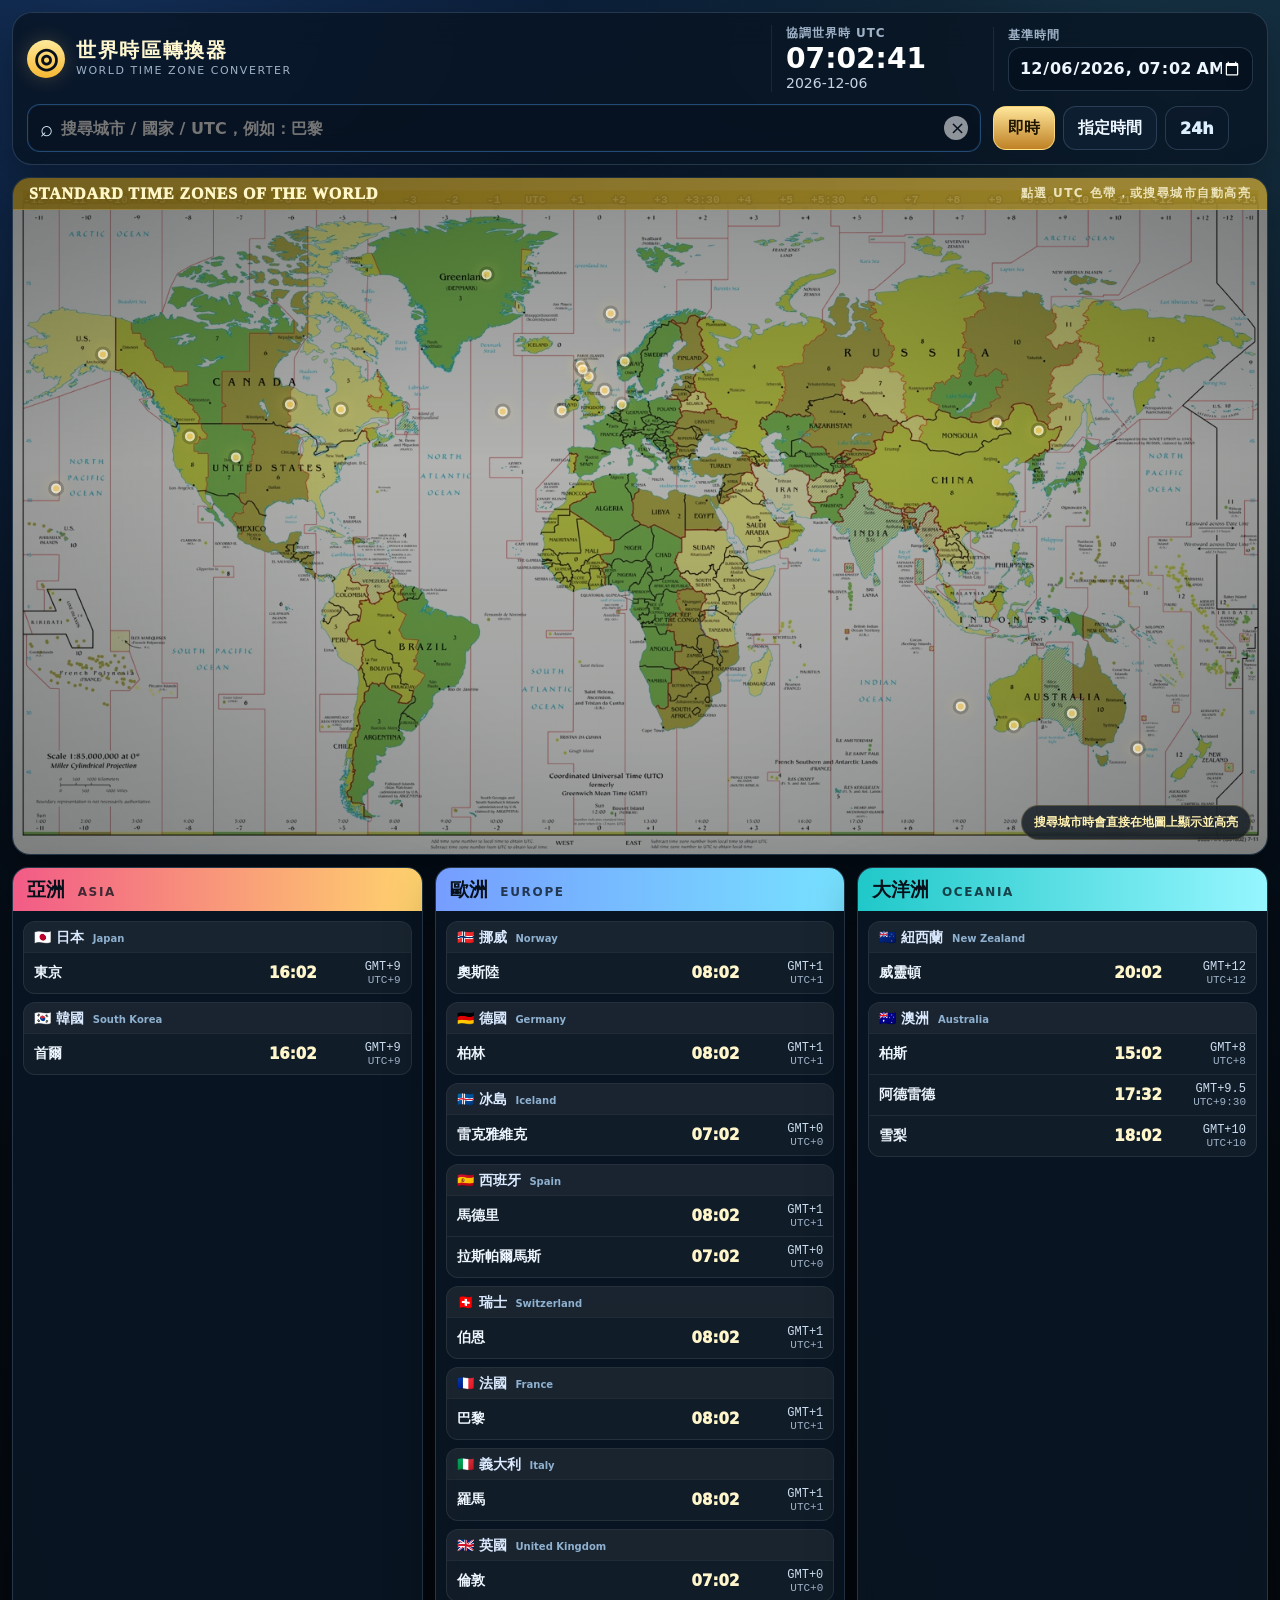
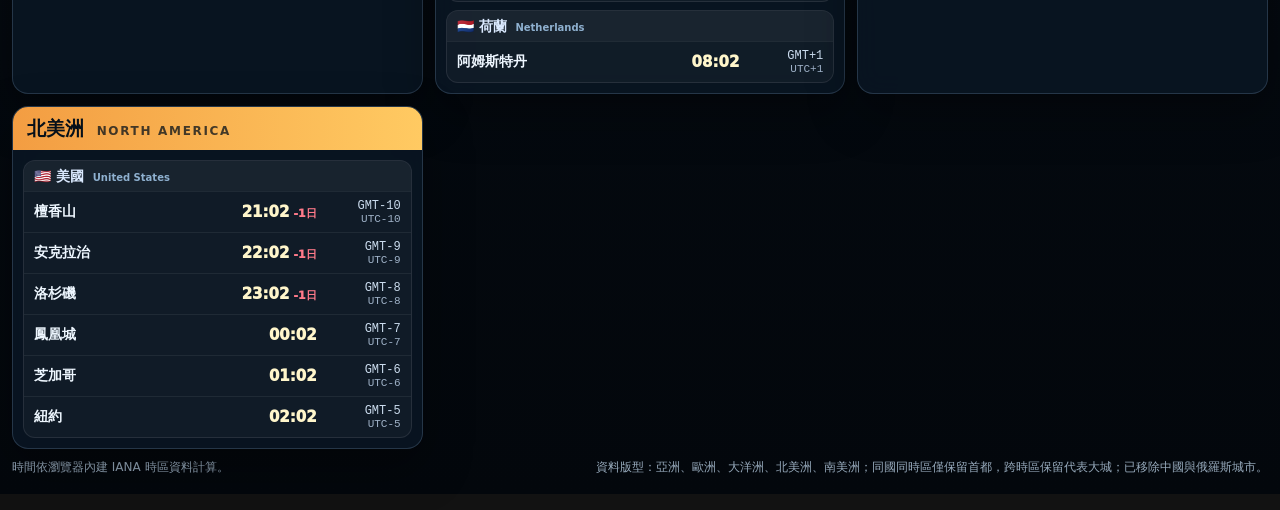
==== index.html @ 4fe7a0b6 "Add files via upload" ====
<!doctype html>
<!-- Time Zone Converter v6 stable build: based on prior working mechanism, single-file upload. -->
<html lang="zh-Hant">
<head>
  <meta charset="utf-8" />
  <meta name="viewport" content="width=device-width,initial-scale=1" />
  <meta name="description" content="互動式世界時區轉換器：搜尋城市會自動在地圖上高亮，點選 UTC 時區可查看主要城市時間。" />
  <title>世界時區轉換器｜互動地圖版</title>
  <style>
:root {
  --bg: #050b12;
  --panel: rgba(10, 22, 36, .88);
  --panel-2: rgba(12, 27, 44, .94);
  --line: rgba(142, 178, 213, .22);
  --line-strong: rgba(206, 228, 255, .42);
  --text: #eef7ff;
  --muted: #9fb2c8;
  --gold: #ffd56f;
  --gold-2: #fff1b1;
  --cyan: #78eaff;
  --danger: #ff7a8a;
  --shadow: 0 18px 48px rgba(0, 0, 0, .34);
  font-family: Inter, ui-sans-serif, system-ui, -apple-system, BlinkMacSystemFont, "Segoe UI", "Noto Sans TC", "PingFang TC", "Microsoft JhengHei", sans-serif;
}

* { box-sizing: border-box; }
html { color-scheme: dark; }
body {
  margin: 0;
  min-height: 100vh;
  color: var(--text);
  background:
    radial-gradient(circle at 8% 0%, rgba(59, 133, 255, .22), transparent 34%),
    radial-gradient(circle at 92% 4%, rgba(113, 226, 255, .15), transparent 27%),
    linear-gradient(180deg, #071526 0%, var(--bg) 58%, #03070c 100%);
}
button, input { font: inherit; }
button { color: inherit; }

.app-shell {
  width: min(1840px, calc(100% - 24px));
  margin: 0 auto;
  padding: 12px 0 18px;
}

.topbar {
  display: grid;
  grid-template-columns: minmax(230px, 300px) minmax(180px, 230px) minmax(220px, 280px) minmax(280px, 1fr) auto;
  gap: 12px;
  align-items: center;
  padding: 12px 14px;
  border: 1px solid var(--line);
  border-radius: 20px;
  background: rgba(7, 18, 31, .74);
  box-shadow: var(--shadow);
  backdrop-filter: blur(16px);
}

.brand-mini {
  display: flex;
  align-items: center;
  gap: 11px;
  min-width: 0;
}
.brand-icon {
  width: 38px;
  height: 38px;
  display: grid;
  place-items: center;
  border-radius: 999px;
  color: #07101b;
  background: linear-gradient(180deg, #ffe99b, #f6b833);
  font-size: 28px;
  font-weight: 950;
  box-shadow: 0 0 20px rgba(255, 213, 111, .2);
}
h1 {
  margin: 0;
  color: #fff7d0;
  font-size: clamp(20px, 1.6vw, 28px);
  letter-spacing: .08em;
  line-height: 1.05;
}
.brand-mini p {
  margin: 3px 0 0;
  color: var(--muted);
  font-size: 11px;
  letter-spacing: .14em;
  white-space: nowrap;
}

.top-clock,
.base-field {
  min-height: 58px;
  border-left: 1px solid rgba(255,255,255,.08);
  padding-left: 14px;
}
.top-clock span,
.base-field span {
  display: block;
  margin-bottom: 3px;
  color: var(--muted);
  font-size: 12px;
  font-weight: 900;
  letter-spacing: .08em;
}
.top-clock strong {
  display: block;
  color: #fff;
  font-size: clamp(24px, 2.2vw, 34px);
  line-height: 1;
  font-variant-numeric: tabular-nums;
}
.top-clock small {
  color: #c6d4e4;
  font-size: 14px;
}
.base-field input,
.search-box input {
  width: 100%;
  min-height: 44px;
  border: 1px solid var(--line);
  border-radius: 13px;
  color: var(--text);
  background: rgba(7, 17, 29, .7);
  outline: none;
}
.base-field input {
  padding: 7px 10px;
  font-weight: 900;
}
.search-box {
  display: grid;
  grid-template-columns: auto 1fr auto;
  align-items: center;
  gap: 8px;
  min-height: 48px;
  padding: 0 12px;
  border: 1px solid rgba(77, 163, 255, .38);
  border-radius: 13px;
  background: rgba(8, 18, 32, .72);
  box-shadow: inset 0 0 0 1px rgba(255,255,255,.03);
}
.search-box span { color: #dcefff; font-size: 22px; }
.search-box input {
  min-height: 42px;
  border: 0;
  padding: 0;
  background: transparent;
  font-weight: 850;
}
.search-box button {
  width: 24px;
  height: 24px;
  border: 0;
  border-radius: 999px;
  color: #07101b;
  background: rgba(255,255,255,.55);
  cursor: pointer;
  font-size: 18px;
  line-height: 1;
}
.button-group {
  display: flex;
  gap: 8px;
  justify-content: flex-end;
}
.btn {
  min-height: 44px;
  padding: 8px 14px;
  border: 1px solid var(--line);
  border-radius: 13px;
  background: rgba(16, 32, 51, .9);
  font-weight: 950;
  white-space: nowrap;
  cursor: pointer;
}
.btn.active {
  color: #1f1500;
  border-color: rgba(255, 229, 132, .78);
  background: linear-gradient(180deg, #ffe69a, #bf8125);
}
.btn.ghost { color: #dcefff; background: rgba(13, 27, 43, .65); }

.map-panel {
  margin-top: 12px;
  border: 1px solid var(--line);
  border-radius: 18px;
  overflow: hidden;
  background: var(--panel);
  box-shadow: var(--shadow);
}
.map-wrap {
  position: relative;
  overflow: hidden;
  background: #071522;
  isolation: isolate;
}
.reference-map {
  display: block;
  width: 100%;
  height: auto;
  user-select: none;
  filter: contrast(1.08) saturate(1.05) brightness(.72);
}
.map-wrap::after {
  content: "";
  position: absolute;
  inset: 0;
  pointer-events: none;
  background:
    linear-gradient(180deg, rgba(6, 17, 29, .24), rgba(6, 17, 29, .04) 42%, rgba(6,17,29,.18)),
    radial-gradient(circle at 50% 45%, transparent 35%, rgba(1, 8, 15, .18) 100%);
  mix-blend-mode: multiply;
  z-index: 2;
}
.world-map.zone-overlay {
  position: absolute;
  inset: 0;
  z-index: 3;
  display: block;
  width: 100%;
  height: 100%;
  pointer-events: auto;
}
.zone-band {
  cursor: pointer;
  fill: #ffd56f;
  transition: opacity .18s ease, filter .18s ease;
  pointer-events: auto;
}
.zone-band:hover {
  opacity: .18 !important;
  filter: url(#zoneGlow);
}
.zone-band.active {
  fill: url(#selectedZoneGradient);
  opacity: .36 !important;
  filter: url(#zoneGlow);
}
.zone-label {
  pointer-events: none;
  fill: #eaf5ff;
  stroke: rgba(2, 8, 15, .78);
  stroke-width: 4px;
  paint-order: stroke fill;
  font: 900 14px ui-monospace, SFMono-Regular, Menlo, Consolas, monospace;
  opacity: .88;
}
.map-title-ribbon {
  position: absolute;
  left: 0;
  right: 0;
  top: 0;
  z-index: 8;
  display: flex;
  align-items: center;
  justify-content: space-between;
  gap: 12px;
  min-height: 32px;
  padding: 6px 16px;
  color: #fff7c8;
  background: linear-gradient(90deg, rgba(114, 92, 22, .92), rgba(166, 139, 42, .86));
  border-bottom: 1px solid rgba(255, 238, 166, .22);
  font-family: Georgia, "Times New Roman", serif;
  font-weight: 950;
  letter-spacing: .055em;
  pointer-events: none;
}
.map-title-ribbon small {
  color: rgba(255, 249, 218, .82);
  font: 900 12px ui-sans-serif, system-ui;
  text-transform: uppercase;
  letter-spacing: .12em;
}
.city-layer {
  position: absolute;
  inset: 0;
  z-index: 9;
  pointer-events: none;
}
.city {
  position: absolute;
  display: flex;
  align-items: center;
  gap: 6px;
  transform: translate(-50%, -50%);
  border: 0;
  padding: 0;
  background: transparent;
  color: #fff;
  cursor: pointer;
  pointer-events: auto;
  opacity: .74;
  transition: opacity .18s ease, transform .18s ease, filter .18s ease;
}
.city.hidden { display: none; }
.city.dim { opacity: .16; filter: grayscale(.8); }
.city:hover,
.city.zone-active,
.city.search-active { opacity: 1; transform: translate(-50%, -50%) scale(1.08); }
.city .dot {
  width: 10px;
  height: 10px;
  flex: 0 0 auto;
  border-radius: 999px;
  border: 2px solid #fff9de;
  background: #ffd56f;
  box-shadow: 0 0 0 3px rgba(0,0,0,.25), 0 0 15px rgba(255, 213, 111, .68);
}
.city.home .dot { background: #ff6076; box-shadow: 0 0 0 4px rgba(255,96,118,.2), 0 0 16px rgba(255,96,118,.8); }
.city.zone-active .dot,
.city.search-active .dot {
  width: 18px;
  height: 18px;
  background: #ffdb5f;
  box-shadow: 0 0 0 7px rgba(255, 217, 95, .22), 0 0 26px rgba(255, 212, 63, .98);
}
.city-label {
  display: grid;
  grid-template-columns: auto auto;
  gap: 4px 8px;
  align-items: baseline;
  min-width: 78px;
  padding: 6px 9px;
  border: 1px solid rgba(255,255,255,.36);
  border-radius: 10px;
  background: rgba(5, 14, 24, .82);
  color: #fff;
  box-shadow: 0 10px 22px rgba(0,0,0,.32);
  opacity: 0;
  transform: translateY(2px) scale(.96);
  transition: opacity .16s ease, transform .16s ease;
  white-space: nowrap;
  text-align: left;
}
.city-label strong { font-size: 12px; line-height: 1.1; }
.city-label small { color: var(--gold-2); font-size: 11px; font-weight: 900; }
.city:hover .city-label,
.city.zone-active .city-label,
.city.search-active .city-label,
.city.home .city-label {
  opacity: 1;
  transform: translateY(0) scale(1);
}
.city.search-active .city-label {
  color: #1e1600;
  background: linear-gradient(180deg, #fff5bf, #ffc94f);
  border-color: #fffbe6;
}
.city.search-active .city-label small { color: #473500; }
.map-hint {
  position: absolute;
  right: 16px;
  bottom: 14px;
  z-index: 10;
  padding: 8px 12px;
  border: 1px solid rgba(255, 213, 111, .22);
  border-radius: 999px;
  background: rgba(5, 14, 24, .72);
  color: var(--gold-2);
  font-size: 12px;
  font-weight: 900;
  backdrop-filter: blur(10px);
}

.continent-grid {
  display: grid;
  grid-template-columns: repeat(5, minmax(230px, 1fr));
  gap: 12px;
  margin-top: 12px;
}
.continent-card,
.empty-card {
  overflow: hidden;
  border: 1px solid var(--line);
  border-radius: 16px;
  background: var(--panel);
  box-shadow: var(--shadow);
  backdrop-filter: blur(12px);
}
.continent-card h2 {
  margin: 0;
  padding: 12px 14px;
  color: #06101a;
  background: linear-gradient(90deg, var(--card-a), var(--card-b));
  font-size: 19px;
  line-height: 1;
}
.continent-card h2 small {
  margin-left: 6px;
  font-size: 12px;
  text-transform: uppercase;
  letter-spacing: .14em;
  opacity: .75;
}
.country-grid {
  display: grid;
  grid-template-columns: 1fr;
  gap: 8px;
  padding: 10px;
}
.country-box {
  overflow: hidden;
  border: 1px solid rgba(255,255,255,.09);
  border-radius: 12px;
  background: rgba(255,255,255,.035);
}
.country-box h3 {
  margin: 0;
  padding: 8px 10px;
  color: #dbeaff;
  background: rgba(255,255,255,.035);
  font-size: 14px;
  line-height: 1;
}
.country-box h3 small {
  margin-left: 4px;
  color: #8fb1d0;
  font-size: 10px;
  font-weight: 800;
}
.city-list { display: grid; }
.city-row {
  display: grid;
  grid-template-columns: minmax(70px, 1fr) auto minmax(76px, auto);
  gap: 8px;
  align-items: center;
  width: 100%;
  border: 0;
  border-top: 1px solid rgba(255,255,255,.065);
  padding: 7px 10px;
  background: transparent;
  text-align: left;
  cursor: pointer;
  transition: background .16s ease, opacity .16s ease;
}
.city-row:hover { background: rgba(255,255,255,.055); }
.city-row.zone-row { background: rgba(255, 213, 111, .10); }
.city-row.search-row { background: rgba(255, 213, 111, .18); }
.city-row.dim-row { opacity: .42; }
.row-city { color: #eef7ff; font-size: 14px; font-weight: 900; }
.row-time {
  color: #fff6cb;
  font-size: 15px;
  font-weight: 950;
  font-variant-numeric: tabular-nums;
  white-space: nowrap;
}
.row-utc {
  color: #cbdcee;
  font-family: ui-monospace, SFMono-Regular, Menlo, Consolas, monospace;
  font-size: 12px;
  white-space: nowrap;
  text-align: right;
}
.row-utc small {
  display: block;
  color: #9fb2c8;
  font-size: 11px;
}
.day-diff {
  margin-left: 4px;
  color: var(--danger);
  font-size: 11px;
  font-weight: 950;
}
.empty-card { padding: 28px; }
.empty-card h2 { margin: 0 0 8px; }
.empty-card p { margin: 0; color: var(--muted); }
.status-bar {
  display: flex;
  justify-content: space-between;
  gap: 12px;
  margin-top: 10px;
  color: #97aabc;
  font-size: 12px;
}

@media (max-width: 1440px) {
  .topbar { grid-template-columns: 1fr 210px 260px; }
  .search-box { grid-column: span 2; }
  .button-group { justify-content: flex-start; }
  .continent-grid { grid-template-columns: repeat(3, minmax(240px, 1fr)); }
}
@media (max-width: 960px) {
  .app-shell { width: min(100% - 14px, 1840px); }
  .topbar { grid-template-columns: 1fr; }
  .top-clock, .base-field { border-left: 0; padding-left: 0; }
  .search-box { grid-column: auto; }
  .button-group { flex-wrap: wrap; }
  .btn { flex: 1 1 110px; }
  .continent-grid { grid-template-columns: repeat(2, minmax(220px, 1fr)); }
  .map-title-ribbon small, .map-hint { display: none; }
  .city:not(.zone-active):not(.search-active):not(.home) .city-label { display: none; }
}
@media (max-width: 640px) {
  .continent-grid { grid-template-columns: 1fr; }
  .city-label { display: none; }
  .city.search-active .city-label,
  .city.zone-active .city-label { display: grid; }
  .status-bar { display: grid; }
}

  </style>
</head>
<body>
  <div class="app-shell">
    <header class="topbar" aria-label="世界時區轉換器控制列">
      <div class="brand-mini">
        <div class="brand-icon" aria-hidden="true">◎</div>
        <div>
          <h1>世界時區轉換器</h1>
          <p>WORLD TIME ZONE CONVERTER</p>
        </div>
      </div>

      <div class="top-clock" aria-label="協調世界時">
        <span>協調世界時 UTC</span>
        <strong id="utcNow">--:--:--</strong>
        <small id="utcDate">----</small>
      </div>

      <label class="base-field">
        <span>基準時間</span>
        <input id="baseTime" type="datetime-local" />
      </label>

      <label class="search-box" aria-label="搜尋城市、國家或 UTC">
        <span aria-hidden="true">⌕</span>
        <input id="search" type="search" placeholder="搜尋城市 / 國家 / UTC，例如：巴黎" autocomplete="off" />
        <button id="clearSearchBtn" type="button" aria-label="清除搜尋">×</button>
      </label>

      <div class="button-group" role="group" aria-label="時間模式">
        <button id="liveBtn" class="btn active" type="button">即時</button>
        <button id="convertBtn" class="btn" type="button">指定時間</button>
        <button id="mode24" class="btn ghost" type="button">24h</button>
      </div>
    </header>

    <section class="map-panel" aria-labelledby="mapTitle">
      <div class="map-wrap atlas-map" id="mapWrap">
        <div class="map-title-ribbon" aria-hidden="true">
          <span id="mapTitle">STANDARD TIME ZONES OF THE WORLD</span>
          <small id="selectionSummary">點選 UTC 色帶，或搜尋城市自動高亮</small>
        </div>

        <img
          class="reference-map"
          src="[data-uri]"
          alt="標準世界時區地圖，包含國家邊界、城市、海洋與 UTC 時區界線"
          draggable="false"
        />

        <svg id="worldMap" class="world-map zone-overlay" viewBox="0 0 1536 828" preserveAspectRatio="none" aria-hidden="true">
          <defs>
            <filter id="zoneGlow" x="-20%" y="-20%" width="140%" height="140%">
              <feDropShadow dx="0" dy="0" stdDeviation="5" flood-color="#ffd966" flood-opacity=".8"/>
            </filter>
            <linearGradient id="selectedZoneGradient" x1="0" x2="0" y1="0" y2="1">
              <stop offset="0%" stop-color="#ffe88c" stop-opacity=".50"/>
              <stop offset="50%" stop-color="#ffcf4d" stop-opacity=".34"/>
              <stop offset="100%" stop-color="#ff9f43" stop-opacity=".26"/>
            </linearGradient>
          </defs>
          <g id="zoneLayer" aria-label="可點選時區色帶"></g>
        </svg>

        <div id="cityLayer" class="city-layer" aria-label="城市標記"></div>

        <div id="mapHint" class="map-hint">搜尋城市時會直接在地圖上顯示並高亮</div>
      </div>
    </section>

    <main id="continentCards" class="continent-grid" aria-live="polite"></main>

    <footer class="status-bar">
      <span id="statusText">時間依瀏覽器內建 IANA 時區資料計算。</span>
      <span>資料版型：亞洲、歐洲、大洋洲、北美洲、南美洲；同國同時區僅保留首都，跨時區保留代表大城；已移除中國與俄羅斯城市。</span>
    </footer>
  </div>
  <script>
(() => {
"use strict";
const MAP_WIDTH = 1536;
const MAP_HEIGHT = 828;

const ZONE_OFFSETS = [
  -12, -11, -10, -9, -8, -7, -6, -5, -4, -3, -2, -1,
  0, 1, 2, 3, 3.5, 4, 5, 5.5, 6, 7, 8, 9, 9.5, 10, 11, 12, 13, 14
];

const CONTINENTS = [
  {
    key: "asia",
    title: "亞洲",
    en: "Asia",
    colors: ["#f25b87", "#ffd36d"],
    countries: [
      { country: "日本", en: "Japan", flag: "🇯🇵", count: 179, cities: [
        { name: "東京", en: "Tokyo", timeZone: "Asia/Tokyo", offset: 9, x: 86.5, y: 37.3 }
      ]},
      { country: "韓國", en: "South Korea", flag: "🇰🇷", count: 18, cities: [
        { name: "首爾", en: "Seoul", timeZone: "Asia/Seoul", offset: 9, x: 83.2, y: 36.1 }
      ]}
    ]
  },
  {
    key: "europe",
    title: "歐洲",
    en: "Europe",
    colors: ["#769dff", "#77e1ff"],
    countries: [
      { country: "挪威", en: "Norway", flag: "🇳🇴", count: 29, cities: [
        { name: "奧斯陸", en: "Oslo", timeZone: "Europe/Oslo", offset: 1, x: 52.9, y: 20.0 }
      ]},
      { country: "德國", en: "Germany", flag: "🇩🇪", count: 20, cities: [
        { name: "柏林", en: "Berlin", timeZone: "Europe/Berlin", offset: 1, x: 53.5, y: 27.1 }
      ]},
      { country: "冰島", en: "Iceland", flag: "🇮🇸", count: 14, cities: [
        { name: "雷克雅維克", en: "Reykjavík", timeZone: "Atlantic/Reykjavik", offset: 0, x: 43.9, y: 14.2 }
      ]},
      { country: "西班牙", en: "Spain", flag: "🇪🇸", count: 12, cities: [
        { name: "馬德里", en: "Madrid", timeZone: "Europe/Madrid", offset: 1, x: 49.0, y: 34.4 },
        { name: "拉斯帕爾馬斯", en: "Las Palmas", timeZone: "Atlantic/Canary", offset: 0, x: 45.7, y: 34.5 }
      ]},
      { country: "瑞士", en: "Switzerland", flag: "🇨🇭", count: 12, cities: [
        { name: "伯恩", en: "Bern", timeZone: "Europe/Zurich", offset: 1, x: 51.9, y: 31.4 }
      ]},
      { country: "法國", en: "France", flag: "🇫🇷", count: 12, cities: [
        { name: "巴黎", en: "Paris", timeZone: "Europe/Paris", offset: 1, x: 50.6, y: 29.3 }
      ]},
      { country: "義大利", en: "Italy", flag: "🇮🇹", count: 12, cities: [
        { name: "羅馬", en: "Rome", timeZone: "Europe/Rome", offset: 1, x: 53.3, y: 33.5 }
      ]},
      { country: "英國", en: "United Kingdom", flag: "🇬🇧", count: 7, cities: [
        { name: "倫敦", en: "London", timeZone: "Europe/London", offset: 0, x: 50.0, y: 27.7 }
      ]},
      { country: "荷蘭", en: "Netherlands", flag: "🇳🇱", count: 5, cities: [
        { name: "阿姆斯特丹", en: "Amsterdam", timeZone: "Europe/Amsterdam", offset: 1, x: 51.6, y: 28.3 }
      ]}
    ]
  },
  {
    key: "oceania",
    title: "大洋洲",
    en: "Oceania",
    colors: ["#20c8c9", "#96f6ff"],
    countries: [
      { country: "紐西蘭", en: "New Zealand", flag: "🇳🇿", count: 30, cities: [
        { name: "威靈頓", en: "Wellington", timeZone: "Pacific/Auckland", offset: 12, x: 95.2, y: 84.4 }
      ]},
      { country: "澳洲", en: "Australia", flag: "🇦🇺", count: 27, cities: [
        { name: "柏斯", en: "Perth", timeZone: "Australia/Perth", offset: 8, x: 80.3, y: 78.1 },
        { name: "阿德雷德", en: "Adelaide", timeZone: "Australia/Adelaide", offset: 9.5, x: 86.3, y: 81.0 },
        { name: "雪梨", en: "Sydney", timeZone: "Australia/Sydney", offset: 10, x: 89.5, y: 79.2 }
      ]}
    ]
  },
  {
    key: "north-america",
    title: "北美洲",
    en: "North America",
    colors: ["#f39d42", "#ffca62"],
    countries: [
      { country: "美國", en: "United States", flag: "🇺🇸", count: 50, cities: [
        { name: "檀香山", en: "Honolulu", timeZone: "Pacific/Honolulu", offset: -10, x: 8.8, y: 45.9 },
        { name: "安克拉治", en: "Anchorage", timeZone: "America/Anchorage", offset: -9, x: 12.7, y: 26.1 },
        { name: "洛杉磯", en: "Los Angeles", timeZone: "America/Los_Angeles", offset: -8, x: 19.1, y: 38.2 },
        { name: "鳳凰城", en: "Phoenix", timeZone: "America/Phoenix", offset: -7, x: 22.8, y: 41.3 },
        { name: "芝加哥", en: "Chicago", timeZone: "America/Chicago", offset: -6, x: 27.1, y: 33.5 },
        { name: "紐約", en: "New York", timeZone: "America/New_York", offset: -5, x: 30.7, y: 34.2 }
      ]}
    ]
  },
  {
    key: "south-america",
    title: "南美洲",
    en: "South America",
    colors: ["#6bbd5a", "#a7e46f"],
    countries: []
  }
]

const ALL_CITIES = CONTINENTS.flatMap((continent) =>
  continent.countries.flatMap((country) =>
    country.cities.map((city) => ({
      ...city,
      continentKey: continent.key,
      continentTitle: continent.title,
      continentEn: continent.en,
      country: country.country,
      countryEn: country.en,
      flag: country.flag
    }))
  )
);

const state = {
  mode: "live",
  is24: true,
  selectedOffset: null,
  selectedCity: null,
  searchCity: null
};

const $ = (id) => document.getElementById(id);
const pad = (n) => String(n).padStart(2, "0");

function formatOffset(offset) {
  const sign = offset >= 0 ? "+" : "-";
  const abs = Math.abs(offset);
  const hours = Math.trunc(abs);
  const minutes = Math.round((abs - hours) * 60);
  return `UTC${sign}${hours}${minutes ? ":" + pad(minutes) : ""}`;
}

function initDateInput() {
  const d = new Date();
  $("baseTime").value = `${d.getFullYear()}-${pad(d.getMonth() + 1)}-${pad(d.getDate())}T${pad(d.getHours())}:${pad(d.getMinutes())}`;
}

function readInputDate(value) {
  if (!value) return new Date();
  const [datePart, timePart] = value.split("T");
  if (!datePart || !timePart) return new Date();
  const [year, month, day] = datePart.split("-").map(Number);
  const [hour, minute] = timePart.split(":").map(Number);
  return new Date(year, month - 1, day, hour, minute, 0);
}

function currentDate() {
  return state.mode === "live" ? new Date() : readInputDate($("baseTime").value);
}

function formatInZone(date, timeZone, withSeconds = false) {
  const baseOptions = {
    timeZone,
    year: "numeric",
    month: "2-digit",
    day: "2-digit",
    hour: "2-digit",
    minute: "2-digit",
    hour12: !state.is24
  };
  if (withSeconds) baseOptions.second = "2-digit";

  let parts;
  try {
    parts = Object.fromEntries(
      new Intl.DateTimeFormat("zh-TW", baseOptions).formatToParts(date).map((part) => [part.type, part.value])
    );
  } catch (error) {
    console.error("Time zone formatting failed:", timeZone, error);
    const fallback = new Date(date.getTime());
    parts = {
      year: String(fallback.getFullYear()),
      month: pad(fallback.getMonth() + 1),
      day: pad(fallback.getDate()),
      hour: pad(fallback.getHours()),
      minute: pad(fallback.getMinutes()),
      second: pad(fallback.getSeconds()),
      dayPeriod: ""
    };
  }

  const time = state.is24
    ? `${parts.hour}:${parts.minute}${withSeconds ? ":" + (parts.second || "00") : ""}`
    : `${parts.dayPeriod || ""} ${parts.hour}:${parts.minute}`.trim();
  return { time, ymd: `${parts.year}-${parts.month}-${parts.day}`, offset: "" };
}
function formatUtc(date) {
  return `${pad(date.getUTCHours())}:${pad(date.getUTCMinutes())}:${pad(date.getUTCSeconds())}`;
}

function dateDiffTag(date, timeZone) {
  const localStart = new Date(date.getFullYear(), date.getMonth(), date.getDate());
  const zoneDate = formatInZone(date, timeZone).ymd;
  const zoneStart = new Date(`${zoneDate}T00:00:00`);
  const diff = Math.round((zoneStart - localStart) / 86400000);
  if (!diff) return "";
  return `<span class="day-diff">${diff > 0 ? "+" : ""}${diff}日</span>`;
}

function normalize(text) {
  return String(text).toLowerCase().normalize("NFKD").replace(/[\u0300-\u036f]/g, "").replace(/[\s·・,._-]+/g, "");
}

function cityMatches(city, query) {
  if (!query) return true;
  const q = normalize(query);
  const haystack = [
    city.name,
    city.en,
    city.country,
    city.countryEn,
    city.continentTitle,
    city.continentEn,
    city.timeZone,
    formatOffset(city.offset),
    `utc${city.offset >= 0 ? "+" : ""}${city.offset}`,
    `gmt${city.offset >= 0 ? "+" : ""}${city.offset}`
  ].map(normalize).join("|");
  return haystack.includes(q);
}

function exactSearchCity(query) {
  const q = normalize(query);
  if (!q) return null;
  return ALL_CITIES.find((city) => [city.name, city.en].map(normalize).includes(q)) ||
         ALL_CITIES.find((city) => cityMatches(city, query)) || null;
}

function filteredCities() {
  const query = $("search").value.trim();
  return ALL_CITIES.filter((city) => cityMatches(city, query));
}

function applySearchSelection() {
  const query = $("search").value.trim();
  const city = exactSearchCity(query);
  state.searchCity = city ? city.name : null;
  if (city) {
    state.selectedOffset = city.offset;
    state.selectedCity = city.name;
  } else if (query) {
    state.selectedCity = null;
    state.selectedOffset = null;
  }
}

function renderZones() {
  const layer = $("zoneLayer");
  layer.innerHTML = "";
  const width = MAP_WIDTH / ZONE_OFFSETS.length;
  ZONE_OFFSETS.forEach((offset, index) => {
    const x = index * width;
    const group = document.createElementNS("http://www.w3.org/2000/svg", "g");
    group.setAttribute("class", "zone-click-group");

    const rect = document.createElementNS("http://www.w3.org/2000/svg", "rect");
    rect.setAttribute("class", "zone-band");
    rect.setAttribute("x", x);
    rect.setAttribute("y", 0);
    rect.setAttribute("width", width + 1);
    rect.setAttribute("height", MAP_HEIGHT);
    rect.setAttribute("data-offset", String(offset));
    rect.setAttribute("role", "button");
    rect.setAttribute("tabindex", "0");
    rect.setAttribute("aria-label", `選取 ${formatOffset(offset)} 時區`);
    rect.addEventListener("click", () => toggleOffset(offset));
    rect.addEventListener("keydown", (event) => {
      if (event.key === "Enter" || event.key === " ") {
        event.preventDefault();
        toggleOffset(offset);
      }
    });

    const label = document.createElementNS("http://www.w3.org/2000/svg", "text");
    label.setAttribute("class", "zone-label");
    label.setAttribute("x", x + width / 2);
    label.setAttribute("y", 31);
    label.setAttribute("text-anchor", "middle");
    label.textContent = offset === 0 ? "UTC" : formatOffset(offset).replace("UTC", "");

    group.append(rect, label);
    layer.appendChild(group);
  });
}

function updateZoneClasses() {
  document.querySelectorAll(".zone-band").forEach((node) => {
    const offset = Number(node.dataset.offset);
    const active = state.selectedOffset === offset;
    node.classList.toggle("active", active);
    node.setAttribute("opacity", active ? ".36" : ".012");
  });
}

function toggleOffset(offset) {
  state.selectedOffset = state.selectedOffset === offset ? null : offset;
  state.selectedCity = null;
  state.searchCity = null;
  render();
}

function selectCity(city) {
  state.selectedOffset = city.offset;
  state.selectedCity = city.name;
  state.searchCity = city.name;
  render();
}

function renderCityLayer() {
  const layer = $("cityLayer");
  const visible = new Set(filteredCities().map((city) => city.name));
  const query = $("search").value.trim();
  layer.innerHTML = "";

  ALL_CITIES.forEach((city) => {
    const hiddenBySearch = query && !visible.has(city.name);
    const inSelectedZone = state.selectedOffset === city.offset;
    const isSelectedCity = city.name === state.selectedCity || city.name === state.searchCity;
    const button = document.createElement("button");
    button.type = "button";
    button.className = [
      "city",
      city.name === "台北" ? "home" : "",
      hiddenBySearch ? "hidden" : "",
      state.selectedOffset !== null && !inSelectedZone ? "dim" : "",
      inSelectedZone ? "zone-active" : "",
      isSelectedCity ? "search-active" : ""
    ].filter(Boolean).join(" ");
    button.style.left = `${city.x}%`;
    button.style.top = `${city.y}%`;
    button.setAttribute("aria-label", `${city.name} ${formatOffset(city.offset)}`);
    button.innerHTML = `
      <span class="dot" aria-hidden="true"></span>
      <span class="city-label"><strong>${city.flag} ${city.name}</strong><small>${formatOffset(city.offset)}</small></span>
    `;
    button.addEventListener("click", () => selectCity(city));
    layer.appendChild(button);
  });
}

function renderHeader() {
  const date = currentDate();
  $("utcNow").textContent = formatUtc(date);
  $("utcDate").textContent = `${date.getUTCFullYear()}-${pad(date.getUTCMonth() + 1)}-${pad(date.getUTCDate())}`;
}

function renderSummary() {
  const summary = $("selectionSummary");
  const status = $("statusText");
  if (state.selectedCity) {
    const city = ALL_CITIES.find((item) => item.name === state.selectedCity);
    if (city) {
      summary.textContent = `${city.name}｜${city.country}｜${formatOffset(city.offset)} 已高亮`;
      status.textContent = `目前高亮：${city.flag} ${city.name}（${city.en}），同 UTC 色帶城市同步標示。`;
      return;
    }
  }
  if (state.selectedOffset !== null) {
    const count = ALL_CITIES.filter((city) => city.offset === state.selectedOffset).length;
    summary.textContent = `${formatOffset(state.selectedOffset)}｜${count} 個城市已高亮`;
    status.textContent = `目前選取 ${formatOffset(state.selectedOffset)}，同一時區城市已於地圖和清單高亮。`;
    return;
  }
  summary.textContent = "點選 UTC 色帶，或搜尋城市自動高亮";
  status.textContent = "時間依瀏覽器內建 IANA 時區資料計算。";
}

function renderCards() {
  const date = currentDate();
  const root = $("continentCards");
  const visible = new Set(filteredCities().map((city) => city.name));
  root.innerHTML = "";

  CONTINENTS.forEach((continent) => {
    const visibleCountries = continent.countries.map((country) => ({
      ...country,
      cities: country.cities.filter((city) => visible.has(city.name))
    })).filter((country) => country.cities.length);

    if (!visibleCountries.length) return;

    const section = document.createElement("section");
    section.className = "continent-card";
    section.style.setProperty("--card-a", continent.colors[0]);
    section.style.setProperty("--card-b", continent.colors[1]);
    section.innerHTML = `
      <h2>${continent.title} <small>${continent.en}</small></h2>
      <div class="country-grid"></div>
    `;
    const grid = section.querySelector(".country-grid");

    visibleCountries.forEach((country) => {
      const countryBox = document.createElement("article");
      countryBox.className = "country-box";
      countryBox.innerHTML = `
        <h3>${country.flag} ${country.country} <small>${country.en}</small></h3>
        <div class="city-list"></div>
      `;
      const list = countryBox.querySelector(".city-list");

      country.cities.forEach((city) => {
        const fullCity = ALL_CITIES.find((item) => item.name === city.name);
        const formatted = formatInZone(date, city.timeZone);
        const inSelectedZone = state.selectedOffset === city.offset;
        const isSelectedCity = state.selectedCity === city.name || state.searchCity === city.name;
        const row = document.createElement("button");
        row.type = "button";
        row.className = [
          "city-row",
          inSelectedZone ? "zone-row" : "",
          isSelectedCity ? "search-row" : "",
          state.selectedOffset !== null && !inSelectedZone ? "dim-row" : ""
        ].filter(Boolean).join(" ");
        row.innerHTML = `
          <span class="row-city">${city.name}</span>
          <span class="row-time">${formatted.time}${dateDiffTag(date, city.timeZone)}</span>
          <span class="row-utc">GMT${city.offset >= 0 ? "+" : ""}${city.offset}<small>${formatOffset(city.offset)}</small></span>
        `;
        row.addEventListener("click", () => selectCity(fullCity));
        list.appendChild(row);
      });

      grid.appendChild(countryBox);
    });

    root.appendChild(section);
  });

  if (!root.children.length) {
    root.innerHTML = `<section class="empty-card"><h2>找不到符合條件的城市</h2><p>請更換搜尋關鍵字，或清除搜尋。</p></section>`;
  }
}

function setMode(mode) {
  state.mode = mode;
  $("liveBtn").classList.toggle("active", mode === "live");
  $("convertBtn").classList.toggle("active", mode === "convert");
  render();
}

function clearFilters() {
  $("search").value = "";
  state.selectedOffset = null;
  state.selectedCity = null;
  state.searchCity = null;
  render();
}

function render() {
  updateZoneClasses();
  renderHeader();
  renderCityLayer();
  renderSummary();
  renderCards();
}

function bindEvents() {
  $("liveBtn").addEventListener("click", () => setMode("live"));
  $("convertBtn").addEventListener("click", () => setMode("convert"));
  $("baseTime").addEventListener("input", () => setMode("convert"));
  $("clearSearchBtn").addEventListener("click", clearFilters);
  $("search").addEventListener("input", () => {
    applySearchSelection();
    render();
  });
  $("mode24").addEventListener("click", () => {
    state.is24 = !state.is24;
    $("mode24").textContent = state.is24 ? "24h" : "12h";
    render();
  });
}
function startApp() {
  const requiredIds = ["baseTime", "zoneLayer", "liveBtn", "convertBtn", "clearSearchBtn", "search", "mode24", "utcNow", "utcDate", "cityLayer", "selectionSummary", "statusText", "continentCards"];
  const missing = requiredIds.filter((id) => !$(id));
  if (missing.length) {
    console.error("Missing DOM nodes:", missing.join(", "));
    return;
  }
  initDateInput();
  renderZones();
  bindEvents();
  render();

  setInterval(() => {
    if (state.mode === "live") render();
    else renderHeader();
  }, 1000);
}

if (document.readyState === "loading") {
  document.addEventListener("DOMContentLoaded", startApp, { once: true });
} else {
  startApp();
}

})();
  </script>

</body>
</html>
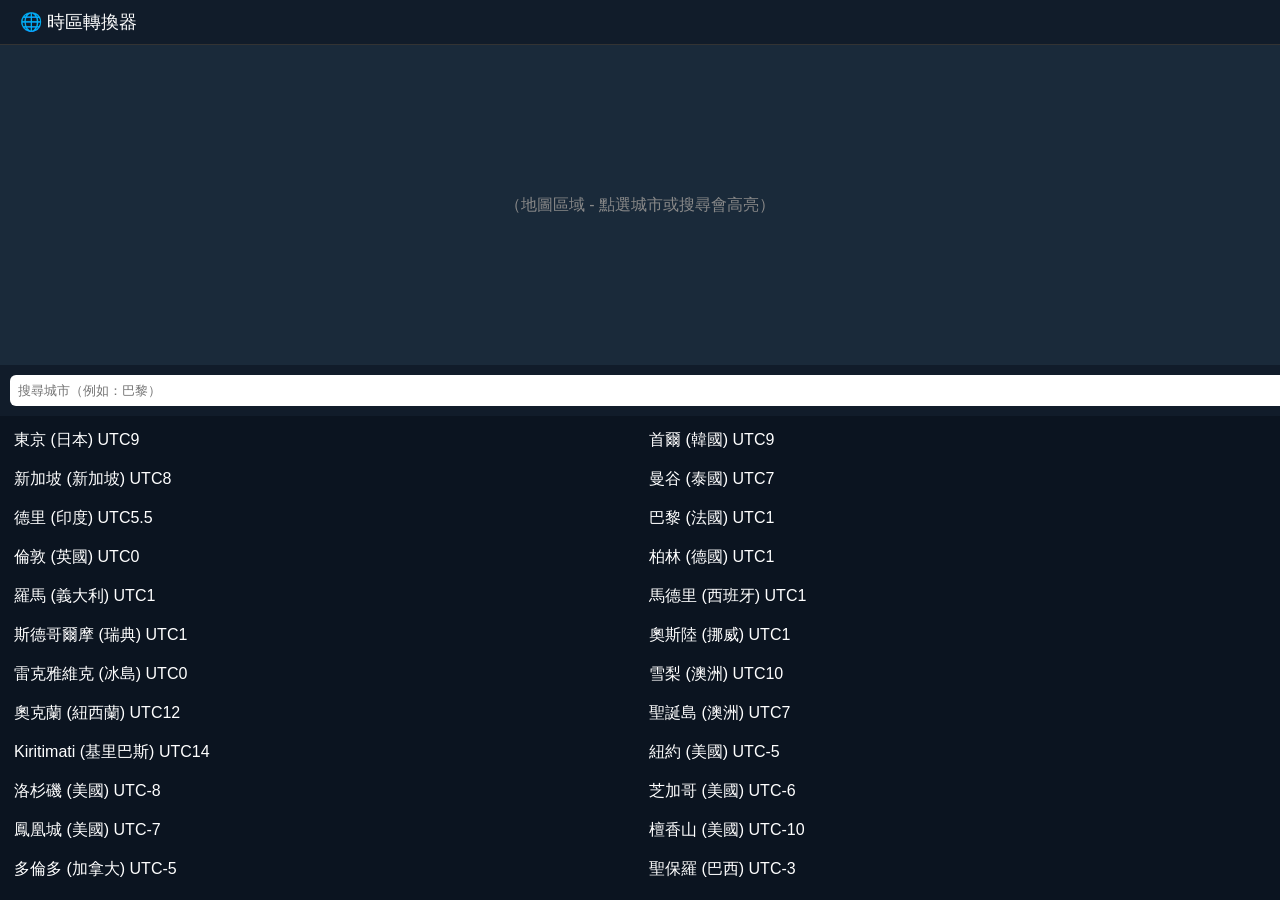
==== commit ead8a1ec: "Update index.html" ====
--- a/index.html
+++ b/index.html
@@ -1,1086 +1,166 @@
-<!doctype html>
-<!-- Time Zone Converter v6 stable build: based on prior working mechanism, single-file upload. -->
+<!DOCTYPE html>
 <html lang="zh-Hant">
 <head>
-  <meta charset="utf-8" />
-  <meta name="viewport" content="width=device-width,initial-scale=1" />
-  <meta name="description" content="互動式世界時區轉換器：搜尋城市會自動在地圖上高亮，點選 UTC 時區可查看主要城市時間。" />
-  <title>世界時區轉換器｜互動地圖版</title>
-  <style>
-:root {
-  --bg: #050b12;
-  --panel: rgba(10, 22, 36, .88);
-  --panel-2: rgba(12, 27, 44, .94);
-  --line: rgba(142, 178, 213, .22);
-  --line-strong: rgba(206, 228, 255, .42);
-  --text: #eef7ff;
-  --muted: #9fb2c8;
-  --gold: #ffd56f;
-  --gold-2: #fff1b1;
-  --cyan: #78eaff;
-  --danger: #ff7a8a;
-  --shadow: 0 18px 48px rgba(0, 0, 0, .34);
-  font-family: Inter, ui-sans-serif, system-ui, -apple-system, BlinkMacSystemFont, "Segoe UI", "Noto Sans TC", "PingFang TC", "Microsoft JhengHei", sans-serif;
+<meta charset="UTF-8">
+<meta name="viewport" content="width=device-width, initial-scale=1.0">
+<title>世界時區轉換器</title>
+
+<style>
+body {
+  margin:0;
+  background:#0b1420;
+  color:#fff;
+  font-family:sans-serif;
 }
 
-* { box-sizing: border-box; }
-html { color-scheme: dark; }
-body {
-  margin: 0;
-  min-height: 100vh;
-  color: var(--text);
-  background:
-    radial-gradient(circle at 8% 0%, rgba(59, 133, 255, .22), transparent 34%),
-    radial-gradient(circle at 92% 4%, rgba(113, 226, 255, .15), transparent 27%),
-    linear-gradient(180deg, #071526 0%, var(--bg) 58%, #03070c 100%);
-}
-button, input { font: inherit; }
-button { color: inherit; }
-
-.app-shell {
-  width: min(1840px, calc(100% - 24px));
-  margin: 0 auto;
-  padding: 12px 0 18px;
+.topbar{
+  padding:10px 20px;
+  font-size:18px;
+  background:#111c2a;
+  border-bottom:1px solid #333;
 }
 
-.topbar {
-  display: grid;
-  grid-template-columns: minmax(230px, 300px) minmax(180px, 230px) minmax(220px, 280px) minmax(280px, 1fr) auto;
-  gap: 12px;
-  align-items: center;
-  padding: 12px 14px;
-  border: 1px solid var(--line);
-  border-radius: 20px;
-  background: rgba(7, 18, 31, .74);
-  box-shadow: var(--shadow);
-  backdrop-filter: blur(16px);
+.container{
+  display:flex;
+  flex-direction:column;
 }
 
-.brand-mini {
-  display: flex;
-  align-items: center;
-  gap: 11px;
-  min-width: 0;
-}
-.brand-icon {
-  width: 38px;
-  height: 38px;
-  display: grid;
-  place-items: center;
-  border-radius: 999px;
-  color: #07101b;
-  background: linear-gradient(180deg, #ffe99b, #f6b833);
-  font-size: 28px;
-  font-weight: 950;
-  box-shadow: 0 0 20px rgba(255, 213, 111, .2);
-}
-h1 {
-  margin: 0;
-  color: #fff7d0;
-  font-size: clamp(20px, 1.6vw, 28px);
-  letter-spacing: .08em;
-  line-height: 1.05;
-}
-.brand-mini p {
-  margin: 3px 0 0;
-  color: var(--muted);
-  font-size: 11px;
-  letter-spacing: .14em;
-  white-space: nowrap;
+.map{
+  height:320px;
+  background:#1a2a3a;
+  display:flex;
+  align-items:center;
+  justify-content:center;
+  color:#888;
 }
 
-.top-clock,
-.base-field {
-  min-height: 58px;
-  border-left: 1px solid rgba(255,255,255,.08);
-  padding-left: 14px;
-}
-.top-clock span,
-.base-field span {
-  display: block;
-  margin-bottom: 3px;
-  color: var(--muted);
-  font-size: 12px;
-  font-weight: 900;
-  letter-spacing: .08em;
-}
-.top-clock strong {
-  display: block;
-  color: #fff;
-  font-size: clamp(24px, 2.2vw, 34px);
-  line-height: 1;
-  font-variant-numeric: tabular-nums;
-}
-.top-clock small {
-  color: #c6d4e4;
-  font-size: 14px;
-}
-.base-field input,
-.search-box input {
-  width: 100%;
-  min-height: 44px;
-  border: 1px solid var(--line);
-  border-radius: 13px;
-  color: var(--text);
-  background: rgba(7, 17, 29, .7);
-  outline: none;
-}
-.base-field input {
-  padding: 7px 10px;
-  font-weight: 900;
-}
-.search-box {
-  display: grid;
-  grid-template-columns: auto 1fr auto;
-  align-items: center;
-  gap: 8px;
-  min-height: 48px;
-  padding: 0 12px;
-  border: 1px solid rgba(77, 163, 255, .38);
-  border-radius: 13px;
-  background: rgba(8, 18, 32, .72);
-  box-shadow: inset 0 0 0 1px rgba(255,255,255,.03);
-}
-.search-box span { color: #dcefff; font-size: 22px; }
-.search-box input {
-  min-height: 42px;
-  border: 0;
-  padding: 0;
-  background: transparent;
-  font-weight: 850;
-}
-.search-box button {
-  width: 24px;
-  height: 24px;
-  border: 0;
-  border-radius: 999px;
-  color: #07101b;
-  background: rgba(255,255,255,.55);
-  cursor: pointer;
-  font-size: 18px;
-  line-height: 1;
-}
-.button-group {
-  display: flex;
-  gap: 8px;
-  justify-content: flex-end;
-}
-.btn {
-  min-height: 44px;
-  padding: 8px 14px;
-  border: 1px solid var(--line);
-  border-radius: 13px;
-  background: rgba(16, 32, 51, .9);
-  font-weight: 950;
-  white-space: nowrap;
-  cursor: pointer;
-}
-.btn.active {
-  color: #1f1500;
-  border-color: rgba(255, 229, 132, .78);
-  background: linear-gradient(180deg, #ffe69a, #bf8125);
-}
-.btn.ghost { color: #dcefff; background: rgba(13, 27, 43, .65); }
-
-.map-panel {
-  margin-top: 12px;
-  border: 1px solid var(--line);
-  border-radius: 18px;
-  overflow: hidden;
-  background: var(--panel);
-  box-shadow: var(--shadow);
-}
-.map-wrap {
-  position: relative;
-  overflow: hidden;
-  background: #071522;
-  isolation: isolate;
-}
-.reference-map {
-  display: block;
-  width: 100%;
-  height: auto;
-  user-select: none;
-  filter: contrast(1.08) saturate(1.05) brightness(.72);
-}
-.map-wrap::after {
-  content: "";
-  position: absolute;
-  inset: 0;
-  pointer-events: none;
-  background:
-    linear-gradient(180deg, rgba(6, 17, 29, .24), rgba(6, 17, 29, .04) 42%, rgba(6,17,29,.18)),
-    radial-gradient(circle at 50% 45%, transparent 35%, rgba(1, 8, 15, .18) 100%);
-  mix-blend-mode: multiply;
-  z-index: 2;
-}
-.world-map.zone-overlay {
-  position: absolute;
-  inset: 0;
-  z-index: 3;
-  display: block;
-  width: 100%;
-  height: 100%;
-  pointer-events: auto;
-}
-.zone-band {
-  cursor: pointer;
-  fill: #ffd56f;
-  transition: opacity .18s ease, filter .18s ease;
-  pointer-events: auto;
-}
-.zone-band:hover {
-  opacity: .18 !important;
-  filter: url(#zoneGlow);
-}
-.zone-band.active {
-  fill: url(#selectedZoneGradient);
-  opacity: .36 !important;
-  filter: url(#zoneGlow);
-}
-.zone-label {
-  pointer-events: none;
-  fill: #eaf5ff;
-  stroke: rgba(2, 8, 15, .78);
-  stroke-width: 4px;
-  paint-order: stroke fill;
-  font: 900 14px ui-monospace, SFMono-Regular, Menlo, Consolas, monospace;
-  opacity: .88;
-}
-.map-title-ribbon {
-  position: absolute;
-  left: 0;
-  right: 0;
-  top: 0;
-  z-index: 8;
-  display: flex;
-  align-items: center;
-  justify-content: space-between;
-  gap: 12px;
-  min-height: 32px;
-  padding: 6px 16px;
-  color: #fff7c8;
-  background: linear-gradient(90deg, rgba(114, 92, 22, .92), rgba(166, 139, 42, .86));
-  border-bottom: 1px solid rgba(255, 238, 166, .22);
-  font-family: Georgia, "Times New Roman", serif;
-  font-weight: 950;
-  letter-spacing: .055em;
-  pointer-events: none;
-}
-.map-title-ribbon small {
-  color: rgba(255, 249, 218, .82);
-  font: 900 12px ui-sans-serif, system-ui;
-  text-transform: uppercase;
-  letter-spacing: .12em;
-}
-.city-layer {
-  position: absolute;
-  inset: 0;
-  z-index: 9;
-  pointer-events: none;
-}
-.city {
-  position: absolute;
-  display: flex;
-  align-items: center;
-  gap: 6px;
-  transform: translate(-50%, -50%);
-  border: 0;
-  padding: 0;
-  background: transparent;
-  color: #fff;
-  cursor: pointer;
-  pointer-events: auto;
-  opacity: .74;
-  transition: opacity .18s ease, transform .18s ease, filter .18s ease;
-}
-.city.hidden { display: none; }
-.city.dim { opacity: .16; filter: grayscale(.8); }
-.city:hover,
-.city.zone-active,
-.city.search-active { opacity: 1; transform: translate(-50%, -50%) scale(1.08); }
-.city .dot {
-  width: 10px;
-  height: 10px;
-  flex: 0 0 auto;
-  border-radius: 999px;
-  border: 2px solid #fff9de;
-  background: #ffd56f;
-  box-shadow: 0 0 0 3px rgba(0,0,0,.25), 0 0 15px rgba(255, 213, 111, .68);
-}
-.city.home .dot { background: #ff6076; box-shadow: 0 0 0 4px rgba(255,96,118,.2), 0 0 16px rgba(255,96,118,.8); }
-.city.zone-active .dot,
-.city.search-active .dot {
-  width: 18px;
-  height: 18px;
-  background: #ffdb5f;
-  box-shadow: 0 0 0 7px rgba(255, 217, 95, .22), 0 0 26px rgba(255, 212, 63, .98);
-}
-.city-label {
-  display: grid;
-  grid-template-columns: auto auto;
-  gap: 4px 8px;
-  align-items: baseline;
-  min-width: 78px;
-  padding: 6px 9px;
-  border: 1px solid rgba(255,255,255,.36);
-  border-radius: 10px;
-  background: rgba(5, 14, 24, .82);
-  color: #fff;
-  box-shadow: 0 10px 22px rgba(0,0,0,.32);
-  opacity: 0;
-  transform: translateY(2px) scale(.96);
-  transition: opacity .16s ease, transform .16s ease;
-  white-space: nowrap;
-  text-align: left;
-}
-.city-label strong { font-size: 12px; line-height: 1.1; }
-.city-label small { color: var(--gold-2); font-size: 11px; font-weight: 900; }
-.city:hover .city-label,
-.city.zone-active .city-label,
-.city.search-active .city-label,
-.city.home .city-label {
-  opacity: 1;
-  transform: translateY(0) scale(1);
-}
-.city.search-active .city-label {
-  color: #1e1600;
-  background: linear-gradient(180deg, #fff5bf, #ffc94f);
-  border-color: #fffbe6;
-}
-.city.search-active .city-label small { color: #473500; }
-.map-hint {
-  position: absolute;
-  right: 16px;
-  bottom: 14px;
-  z-index: 10;
-  padding: 8px 12px;
-  border: 1px solid rgba(255, 213, 111, .22);
-  border-radius: 999px;
-  background: rgba(5, 14, 24, .72);
-  color: var(--gold-2);
-  font-size: 12px;
-  font-weight: 900;
-  backdrop-filter: blur(10px);
+.search{
+  padding:10px;
+  background:#111c2a;
 }
 
-.continent-grid {
-  display: grid;
-  grid-template-columns: repeat(5, minmax(230px, 1fr));
-  gap: 12px;
-  margin-top: 12px;
-}
-.continent-card,
-.empty-card {
-  overflow: hidden;
-  border: 1px solid var(--line);
-  border-radius: 16px;
-  background: var(--panel);
-  box-shadow: var(--shadow);
-  backdrop-filter: blur(12px);
-}
-.continent-card h2 {
-  margin: 0;
-  padding: 12px 14px;
-  color: #06101a;
-  background: linear-gradient(90deg, var(--card-a), var(--card-b));
-  font-size: 19px;
-  line-height: 1;
-}
-.continent-card h2 small {
-  margin-left: 6px;
-  font-size: 12px;
-  text-transform: uppercase;
-  letter-spacing: .14em;
-  opacity: .75;
-}
-.country-grid {
-  display: grid;
-  grid-template-columns: 1fr;
-  gap: 8px;
-  padding: 10px;
-}
-.country-box {
-  overflow: hidden;
-  border: 1px solid rgba(255,255,255,.09);
-  border-radius: 12px;
-  background: rgba(255,255,255,.035);
-}
-.country-box h3 {
-  margin: 0;
-  padding: 8px 10px;
-  color: #dbeaff;
-  background: rgba(255,255,255,.035);
-  font-size: 14px;
-  line-height: 1;
-}
-.country-box h3 small {
-  margin-left: 4px;
-  color: #8fb1d0;
-  font-size: 10px;
-  font-weight: 800;
-}
-.city-list { display: grid; }
-.city-row {
-  display: grid;
-  grid-template-columns: minmax(70px, 1fr) auto minmax(76px, auto);
-  gap: 8px;
-  align-items: center;
-  width: 100%;
-  border: 0;
-  border-top: 1px solid rgba(255,255,255,.065);
-  padding: 7px 10px;
-  background: transparent;
-  text-align: left;
-  cursor: pointer;
-  transition: background .16s ease, opacity .16s ease;
-}
-.city-row:hover { background: rgba(255,255,255,.055); }
-.city-row.zone-row { background: rgba(255, 213, 111, .10); }
-.city-row.search-row { background: rgba(255, 213, 111, .18); }
-.city-row.dim-row { opacity: .42; }
-.row-city { color: #eef7ff; font-size: 14px; font-weight: 900; }
-.row-time {
-  color: #fff6cb;
-  font-size: 15px;
-  font-weight: 950;
-  font-variant-numeric: tabular-nums;
-  white-space: nowrap;
-}
-.row-utc {
-  color: #cbdcee;
-  font-family: ui-monospace, SFMono-Regular, Menlo, Consolas, monospace;
-  font-size: 12px;
-  white-space: nowrap;
-  text-align: right;
-}
-.row-utc small {
-  display: block;
-  color: #9fb2c8;
-  font-size: 11px;
-}
-.day-diff {
-  margin-left: 4px;
-  color: var(--danger);
-  font-size: 11px;
-  font-weight: 950;
-}
-.empty-card { padding: 28px; }
-.empty-card h2 { margin: 0 0 8px; }
-.empty-card p { margin: 0; color: var(--muted); }
-.status-bar {
-  display: flex;
-  justify-content: space-between;
-  gap: 12px;
-  margin-top: 10px;
-  color: #97aabc;
-  font-size: 12px;
+input{
+  width:100%;
+  padding:8px;
+  border-radius:6px;
+  border:none;
 }
 
-@media (max-width: 1440px) {
-  .topbar { grid-template-columns: 1fr 210px 260px; }
-  .search-box { grid-column: span 2; }
-  .button-group { justify-content: flex-start; }
-  .continent-grid { grid-template-columns: repeat(3, minmax(240px, 1fr)); }
-}
-@media (max-width: 960px) {
-  .app-shell { width: min(100% - 14px, 1840px); }
-  .topbar { grid-template-columns: 1fr; }
-  .top-clock, .base-field { border-left: 0; padding-left: 0; }
-  .search-box { grid-column: auto; }
-  .button-group { flex-wrap: wrap; }
-  .btn { flex: 1 1 110px; }
-  .continent-grid { grid-template-columns: repeat(2, minmax(220px, 1fr)); }
-  .map-title-ribbon small, .map-hint { display: none; }
-  .city:not(.zone-active):not(.search-active):not(.home) .city-label { display: none; }
-}
-@media (max-width: 640px) {
-  .continent-grid { grid-template-columns: 1fr; }
-  .city-label { display: none; }
-  .city.search-active .city-label,
-  .city.zone-active .city-label { display: grid; }
-  .status-bar { display: grid; }
+.grid{
+  display:grid;
+  grid-template-columns: repeat(2,1fr);
+  gap:10px;
+  padding:10px;
 }
 
-  </style>
+.block{
+  background:#111c2a;
+  padding:10px;
+  border-radius:8px;
+}
+
+.city{
+  padding:4px;
+  cursor:pointer;
+}
+
+.city.active{
+  background:#2a5cff;
+}
+</style>
 </head>
+
 <body>
-  <div class="app-shell">
-    <header class="topbar" aria-label="世界時區轉換器控制列">
-      <div class="brand-mini">
-        <div class="brand-icon" aria-hidden="true">◎</div>
-        <div>
-          <h1>世界時區轉換器</h1>
-          <p>WORLD TIME ZONE CONVERTER</p>
-        </div>
-      </div>
 
-      <div class="top-clock" aria-label="協調世界時">
-        <span>協調世界時 UTC</span>
-        <strong id="utcNow">--:--:--</strong>
-        <small id="utcDate">----</small>
-      </div>
+<div class="topbar">🌐 時區轉換器</div>
 
-      <label class="base-field">
-        <span>基準時間</span>
-        <input id="baseTime" type="datetime-local" />
-      </label>
+<div class="container">
 
-      <label class="search-box" aria-label="搜尋城市、國家或 UTC">
-        <span aria-hidden="true">⌕</span>
-        <input id="search" type="search" placeholder="搜尋城市 / 國家 / UTC，例如：巴黎" autocomplete="off" />
-        <button id="clearSearchBtn" type="button" aria-label="清除搜尋">×</button>
-      </label>
+<div class="map" id="map">
+（地圖區域 - 點選城市或搜尋會高亮）
+</div>
 
-      <div class="button-group" role="group" aria-label="時間模式">
-        <button id="liveBtn" class="btn active" type="button">即時</button>
-        <button id="convertBtn" class="btn" type="button">指定時間</button>
-        <button id="mode24" class="btn ghost" type="button">24h</button>
-      </div>
-    </header>
+<div class="search">
+<input id="search" placeholder="搜尋城市（例如：巴黎）">
+</div>
 
-    <section class="map-panel" aria-labelledby="mapTitle">
-      <div class="map-wrap atlas-map" id="mapWrap">
-        <div class="map-title-ribbon" aria-hidden="true">
-          <span id="mapTitle">STANDARD TIME ZONES OF THE WORLD</span>
-          <small id="selectionSummary">點選 UTC 色帶，或搜尋城市自動高亮</small>
-        </div>
+<div class="grid" id="list"></div>
 
-        <img
-          class="reference-map"
-          src="[data-uri]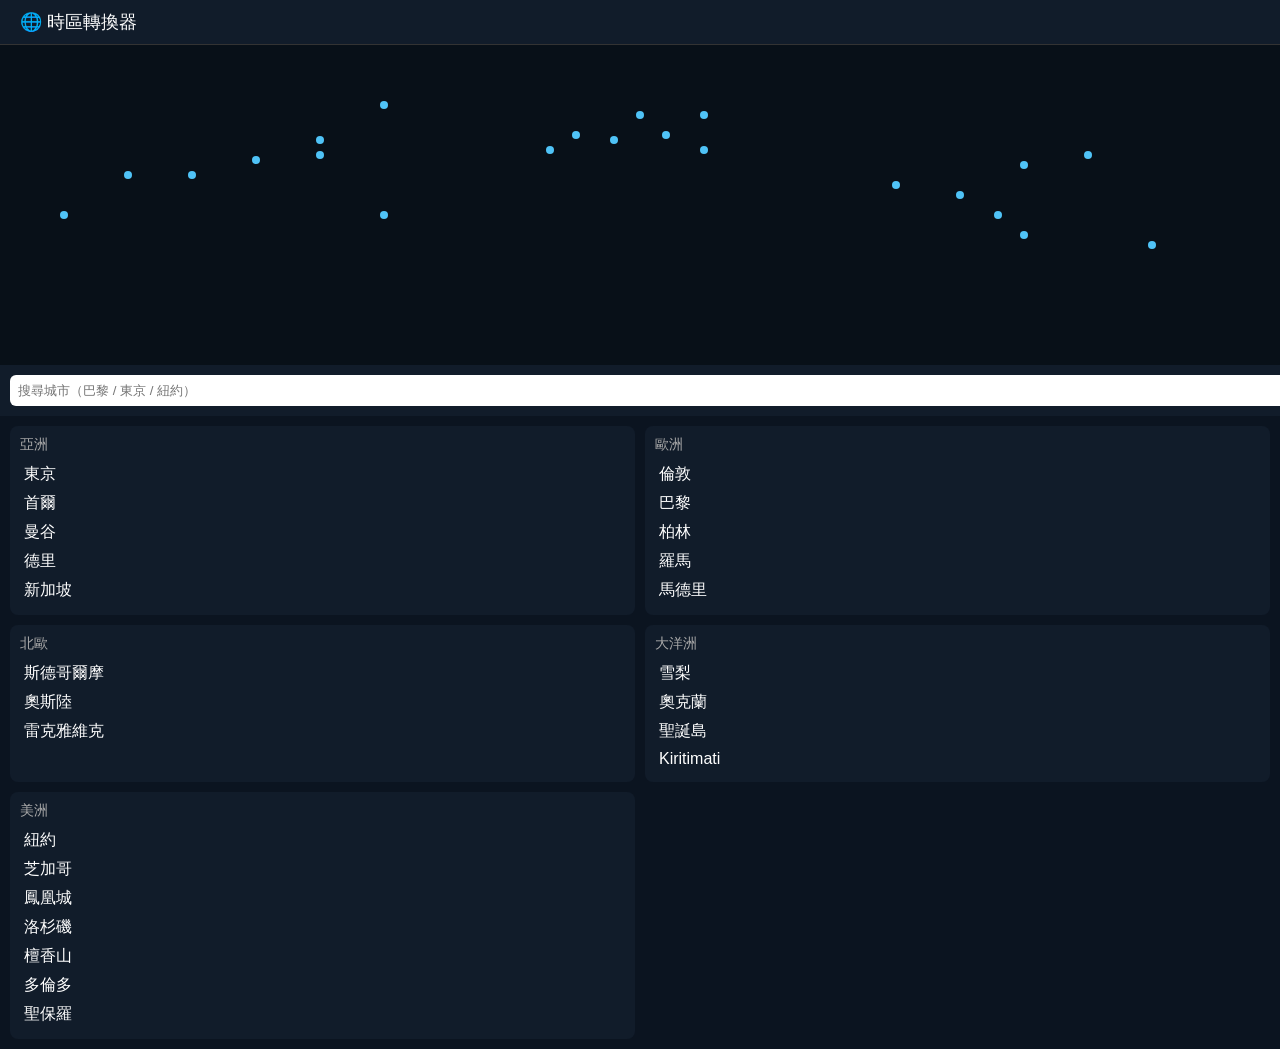
==== commit 8e110c2d: "Update index.html" ====
--- a/index.html
+++ b/index.html
@@ -6,34 +6,57 @@
 <title>世界時區轉換器</title>
 
 <style>
-body {
+body{
   margin:0;
   background:#0b1420;
   color:#fff;
   font-family:sans-serif;
 }
 
-.topbar{
+/* 上方 */
+.top{
   padding:10px 20px;
+  background:#111c2a;
   font-size:18px;
-  background:#111c2a;
   border-bottom:1px solid #333;
 }
 
-.container{
-  display:flex;
-  flex-direction:column;
-}
-
+/* 地圖 */
 .map{
+  position:relative;
   height:320px;
-  background:#1a2a3a;
-  display:flex;
-  align-items:center;
-  justify-content:center;
-  color:#888;
-}
-
+  background:#081018;
+  overflow:hidden;
+}
+
+.zone{
+  position:absolute;
+  top:0;
+  bottom:0;
+  width:40px;
+  cursor:pointer;
+  opacity:.15;
+}
+
+.zone:hover{opacity:.4}
+.zone.active{background:#ffd54f; opacity:.5}
+
+/* 城市點 */
+.dot{
+  position:absolute;
+  width:8px;
+  height:8px;
+  background:#4fc3f7;
+  border-radius:50%;
+  transform:translate(-50%,-50%);
+}
+
+.dot.active{
+  background:#ff5252;
+  transform:translate(-50%,-50%) scale(1.5);
+}
+
+/* 搜尋 */
 .search{
   padding:10px;
   background:#111c2a;
@@ -46,9 +69,10 @@
   border:none;
 }
 
+/* 清單 */
 .grid{
   display:grid;
-  grid-template-columns: repeat(2,1fr);
+  grid-template-columns:repeat(2,1fr);
   gap:10px;
   padding:10px;
 }
@@ -59,6 +83,12 @@
   border-radius:8px;
 }
 
+.title{
+  margin-bottom:6px;
+  font-size:14px;
+  color:#aaa;
+}
+
 .city{
   padding:4px;
   cursor:pointer;
@@ -72,90 +102,130 @@
 
 <body>
 
-<div class="topbar">🌐 時區轉換器</div>
-
-<div class="container">
-
-<div class="map" id="map">
-（地圖區域 - 點選城市或搜尋會高亮）
+<div class="top">🌐 時區轉換器</div>
+
+<div class="map" id="map"></div>
+
+<div class="search">
+<input id="search" placeholder="搜尋城市（巴黎 / 東京 / 紐約）">
 </div>
 
-<div class="search">
-<input id="search" placeholder="搜尋城市（例如：巴黎）">
-</div>
-
 <div class="grid" id="list"></div>
 
-</div>
-
 <script>
 
+/* 城市資料（已套用你規則） */
 const cities = [
 
 /* 亞洲 */
-{c:"東京",country:"日本",utc:9,region:"亞洲"},
-{c:"首爾",country:"韓國",utc:9,region:"亞洲"},
-{c:"新加坡",country:"新加坡",utc:8,region:"亞洲"},
-{c:"曼谷",country:"泰國",utc:7,region:"亞洲"},
-{c:"德里",country:"印度",utc:5.5,region:"亞洲"},
+{n:"東京",u:9,x:80,y:120,region:"亞洲"},
+{n:"首爾",u:9,x:85,y:110,region:"亞洲"},
+{n:"曼谷",u:7,x:75,y:150,region:"亞洲"},
+{n:"德里",u:5.5,x:70,y:140,region:"亞洲"},
+{n:"新加坡",u:8,x:78,y:170,region:"亞洲"},
 
 /* 歐洲 */
-{c:"巴黎",country:"法國",utc:1,region:"歐洲"},
-{c:"倫敦",country:"英國",utc:0,region:"歐洲"},
-{c:"柏林",country:"德國",utc:1,region:"歐洲"},
-{c:"羅馬",country:"義大利",utc:1,region:"歐洲"},
-{c:"馬德里",country:"西班牙",utc:1,region:"歐洲"},
+{n:"倫敦",u:0,x:45,y:90,region:"歐洲"},
+{n:"巴黎",u:1,x:48,y:95,region:"歐洲"},
+{n:"柏林",u:1,x:52,y:90,region:"歐洲"},
+{n:"羅馬",u:1,x:55,y:105,region:"歐洲"},
+{n:"馬德里",u:1,x:43,y:105,region:"歐洲"},
 
 /* 北歐 */
-{c:"斯德哥爾摩",country:"瑞典",utc:1,region:"北歐"},
-{c:"奧斯陸",country:"挪威",utc:1,region:"北歐"},
-{c:"雷克雅維克",country:"冰島",utc:0,region:"北歐"},
+{n:"斯德哥爾摩",u:1,x:55,y:70,region:"北歐"},
+{n:"奧斯陸",u:1,x:50,y:70,region:"北歐"},
+{n:"雷克雅維克",u:0,x:30,y:60,region:"北歐"},
 
 /* 大洋洲 */
-{c:"雪梨",country:"澳洲",utc:10,region:"大洋洲"},
-{c:"奧克蘭",country:"紐西蘭",utc:12,region:"大洋洲"},
-{c:"聖誕島",country:"澳洲",utc:7,region:"大洋洲"},
-{c:"Kiritimati",country:"基里巴斯",utc:14,region:"大洋洲"},
+{n:"雪梨",u:10,x:90,y:200,region:"大洋洲"},
+{n:"奧克蘭",u:12,x:105,y:210,region:"大洋洲"},
+{n:"聖誕島",u:7,x:80,y:190,region:"大洋洲"},
+{n:"Kiritimati",u:14,x:115,y:180,region:"大洋洲"},
 
 /* 美洲 */
-{c:"紐約",country:"美國",utc:-5,region:"美洲"},
-{c:"洛杉磯",country:"美國",utc:-8,region:"美洲"},
-{c:"芝加哥",country:"美國",utc:-6,region:"美洲"},
-{c:"鳳凰城",country:"美國",utc:-7,region:"美洲"},
-{c:"檀香山",country:"美國",utc:-10,region:"美洲"},
-{c:"多倫多",country:"加拿大",utc:-5,region:"美洲"},
-{c:"聖保羅",country:"巴西",utc:-3,region:"美洲"}
-
+{n:"紐約",u:-5,x:25,y:110,region:"美洲"},
+{n:"芝加哥",u:-6,x:20,y:115,region:"美洲"},
+{n:"鳳凰城",u:-7,x:15,y:130,region:"美洲"},
+{n:"洛杉磯",u:-8,x:10,y:130,region:"美洲"},
+{n:"檀香山",u:-10,x:5,y:170,region:"美洲"},
+{n:"多倫多",u:-5,x:25,y:95,region:"美洲"},
+{n:"聖保羅",u:-3,x:30,y:170,region:"美洲"}
 ];
 
-const list = document.getElementById("list");
+const map = document.getElementById("map");
+
+/* 建立時區帶 */
+for(let i=-12;i<=14;i++){
+  const z=document.createElement("div");
+  z.className="zone";
+  z.style.left=(i+12)*6+"%";
+  z.onclick=()=>highlightZone(i);
+  map.appendChild(z);
+}
+
+/* 建立城市點 */
+cities.forEach(c=>{
+  const d=document.createElement("div");
+  d.className="dot";
+  d.style.left=c.x+"%";
+  d.style.top=c.y+"px";
+  d.onclick=()=>selectCity(c.n);
+  map.appendChild(d);
+  c.el=d;
+});
+
+/* 清單 */
+const list=document.getElementById("list");
 
 function render(){
+  const regions={};
+  cities.forEach(c=>{
+    if(!regions[c.region]) regions[c.region]=[];
+    regions[c.region].push(c);
+  });
+
   list.innerHTML="";
-  cities.forEach(city=>{
-    const div=document.createElement("div");
-    div.className="city";
-    div.innerText=`${city.c} (${city.country}) UTC${city.utc}`;
-    div.onclick=()=>highlight(city.c);
-    list.appendChild(div);
+  Object.keys(regions).forEach(r=>{
+    const b=document.createElement("div");
+    b.className="block";
+    b.innerHTML=`<div class="title">${r}</div>`;
+    regions[r].forEach(c=>{
+      const div=document.createElement("div");
+      div.className="city";
+      div.innerText=c.n;
+      div.onclick=()=>selectCity(c.n);
+      b.appendChild(div);
+    });
+    list.appendChild(b);
   });
 }
 
-function highlight(name){
-  document.querySelectorAll(".city").forEach(el=>{
-    el.classList.remove("active");
-    if(el.innerText.includes(name)){
-      el.classList.add("active");
-    }
+function selectCity(name){
+  document.querySelectorAll(".city").forEach(c=>c.classList.remove("active"));
+  document.querySelectorAll(".dot").forEach(d=>d.classList.remove("active"));
+
+  const c=cities.find(x=>x.n===name);
+  if(!c)return;
+
+  c.el.classList.add("active");
+}
+
+function highlightZone(u){
+  document.querySelectorAll(".zone").forEach(z=>z.classList.remove("active"));
+  document.querySelectorAll(".dot").forEach(d=>d.classList.remove("active"));
+
+  const zones=document.querySelectorAll(".zone");
+  zones[u+12].classList.add("active");
+
+  cities.filter(c=>c.u===u).forEach(c=>{
+    c.el.classList.add("active");
   });
-  document.getElementById("map").innerText="已選擇："+name;
 }
 
 document.getElementById("search").addEventListener("input",e=>{
   const v=e.target.value;
-  if(!v) return;
-  const found=cities.find(c=>c.c.includes(v));
-  if(found) highlight(found.c);
+  const c=cities.find(x=>x.n.includes(v));
+  if(c) selectCity(c.n);
 });
 
 render();
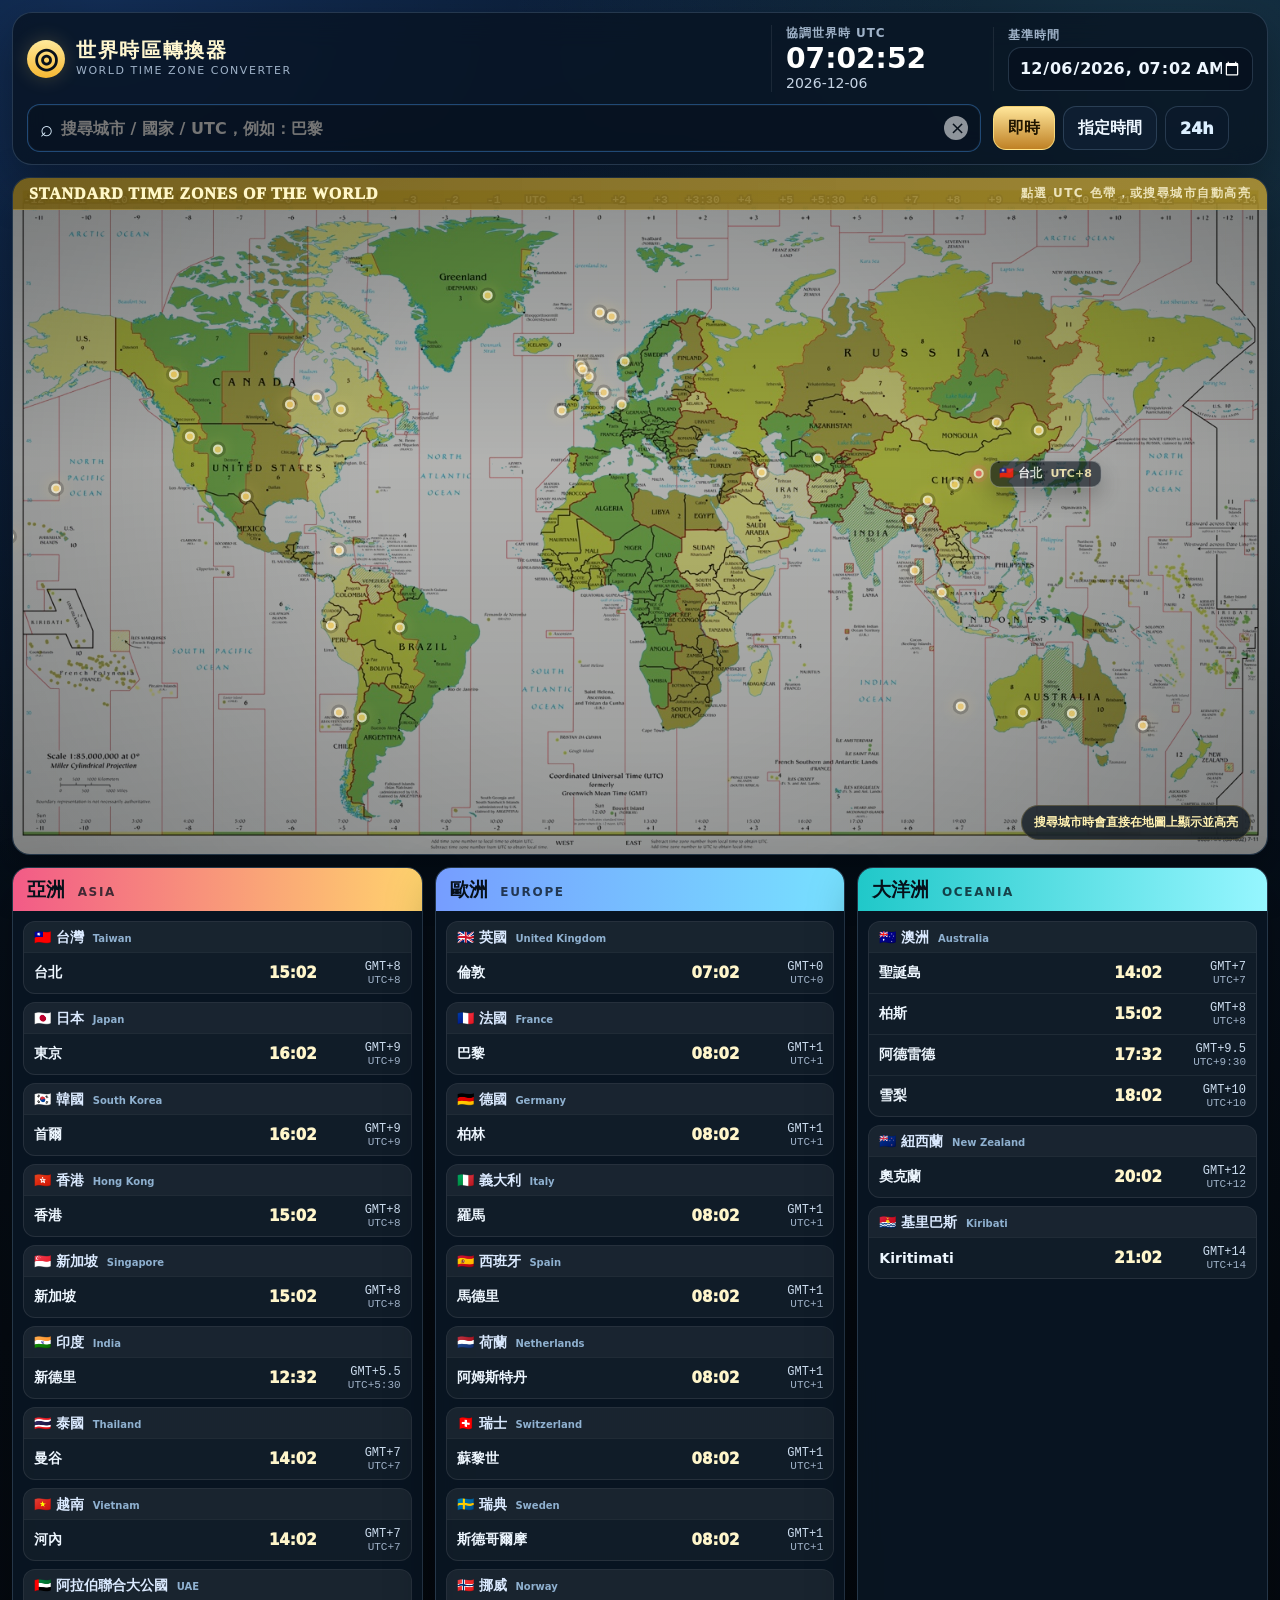
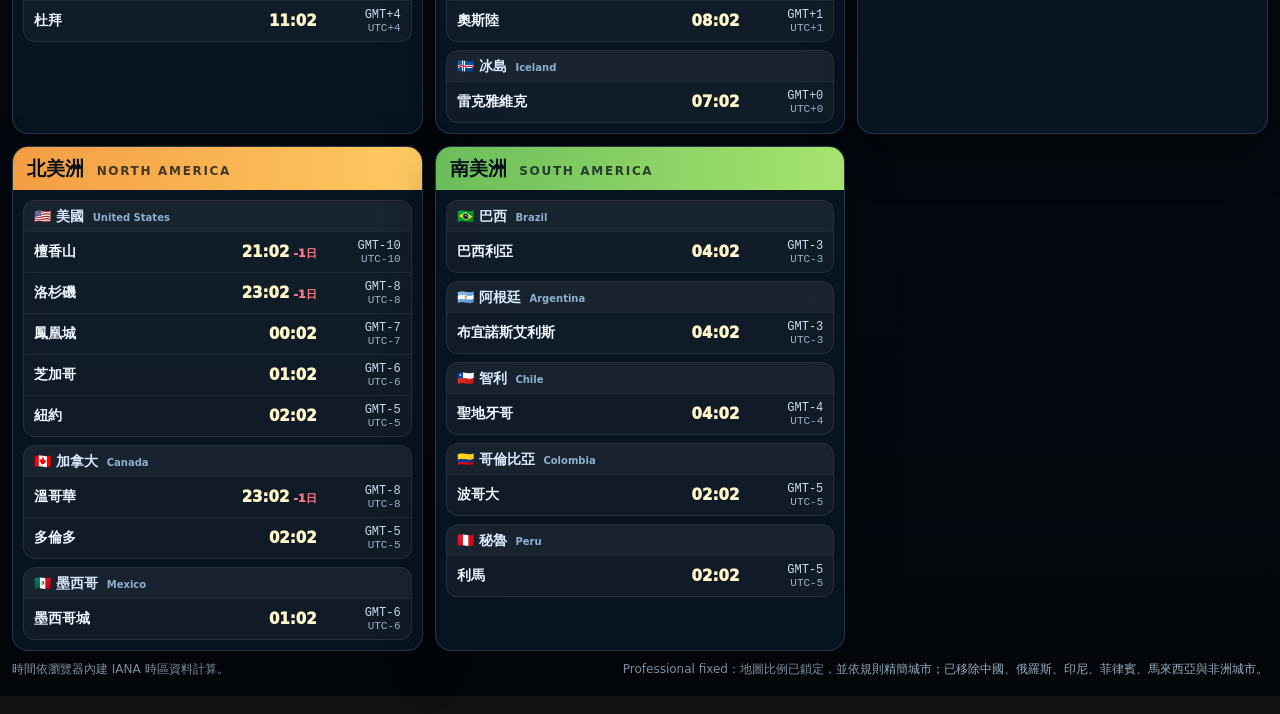
==== commit 056662bc: "Add files via upload" ====
--- a/index.html
+++ b/index.html
@@ -1,236 +1,1135 @@
-<!DOCTYPE html>
+<!doctype html>
+<!-- Time Zone Converter v6 stable build: based on prior working mechanism, single-file upload. -->
 <html lang="zh-Hant">
 <head>
-<meta charset="UTF-8">
-<meta name="viewport" content="width=device-width, initial-scale=1.0">
-<title>世界時區轉換器</title>
-
-<style>
-body{
-  margin:0;
-  background:#0b1420;
-  color:#fff;
-  font-family:sans-serif;
-}
-
-/* 上方 */
-.top{
-  padding:10px 20px;
-  background:#111c2a;
-  font-size:18px;
-  border-bottom:1px solid #333;
-}
-
-/* 地圖 */
-.map{
-  position:relative;
-  height:320px;
-  background:#081018;
-  overflow:hidden;
-}
-
-.zone{
-  position:absolute;
-  top:0;
-  bottom:0;
-  width:40px;
-  cursor:pointer;
-  opacity:.15;
-}
-
-.zone:hover{opacity:.4}
-.zone.active{background:#ffd54f; opacity:.5}
-
-/* 城市點 */
-.dot{
-  position:absolute;
-  width:8px;
-  height:8px;
-  background:#4fc3f7;
-  border-radius:50%;
-  transform:translate(-50%,-50%);
-}
-
-.dot.active{
-  background:#ff5252;
-  transform:translate(-50%,-50%) scale(1.5);
-}
-
-/* 搜尋 */
-.search{
-  padding:10px;
-  background:#111c2a;
-}
-
-input{
-  width:100%;
-  padding:8px;
-  border-radius:6px;
-  border:none;
-}
-
-/* 清單 */
-.grid{
-  display:grid;
-  grid-template-columns:repeat(2,1fr);
-  gap:10px;
-  padding:10px;
-}
-
-.block{
-  background:#111c2a;
-  padding:10px;
-  border-radius:8px;
-}
-
-.title{
-  margin-bottom:6px;
-  font-size:14px;
-  color:#aaa;
-}
-
-.city{
-  padding:4px;
-  cursor:pointer;
-}
-
-.city.active{
-  background:#2a5cff;
-}
-</style>
+  <meta charset="utf-8" />
+  <meta name="viewport" content="width=device-width,initial-scale=1" />
+  <meta name="description" content="互動式世界時區轉換器：搜尋城市會自動在地圖上高亮，點選 UTC 時區可查看主要城市時間。" />
+  <title>世界時區轉換器｜Professional Fixed</title>
+  <style>
+:root {
+  --bg: #050b12;
+  --panel: rgba(10, 22, 36, .88);
+  --panel-2: rgba(12, 27, 44, .94);
+  --line: rgba(142, 178, 213, .22);
+  --line-strong: rgba(206, 228, 255, .42);
+  --text: #eef7ff;
+  --muted: #9fb2c8;
+  --gold: #ffd56f;
+  --gold-2: #fff1b1;
+  --cyan: #78eaff;
+  --danger: #ff7a8a;
+  --shadow: 0 18px 48px rgba(0, 0, 0, .34);
+  font-family: Inter, ui-sans-serif, system-ui, -apple-system, BlinkMacSystemFont, "Segoe UI", "Noto Sans TC", "PingFang TC", "Microsoft JhengHei", sans-serif;
+}
+
+* { box-sizing: border-box; }
+html { color-scheme: dark; }
+body {
+  margin: 0;
+  min-height: 100vh;
+  color: var(--text);
+  background:
+    radial-gradient(circle at 8% 0%, rgba(59, 133, 255, .22), transparent 34%),
+    radial-gradient(circle at 92% 4%, rgba(113, 226, 255, .15), transparent 27%),
+    linear-gradient(180deg, #071526 0%, var(--bg) 58%, #03070c 100%);
+}
+button, input { font: inherit; }
+button { color: inherit; }
+
+.app-shell {
+  width: min(1840px, calc(100% - 24px));
+  margin: 0 auto;
+  padding: 12px 0 18px;
+}
+
+.topbar {
+  display: grid;
+  grid-template-columns: minmax(230px, 300px) minmax(180px, 230px) minmax(220px, 280px) minmax(280px, 1fr) auto;
+  gap: 12px;
+  align-items: center;
+  padding: 12px 14px;
+  border: 1px solid var(--line);
+  border-radius: 20px;
+  background: rgba(7, 18, 31, .74);
+  box-shadow: var(--shadow);
+  backdrop-filter: blur(16px);
+}
+
+.brand-mini {
+  display: flex;
+  align-items: center;
+  gap: 11px;
+  min-width: 0;
+}
+.brand-icon {
+  width: 38px;
+  height: 38px;
+  display: grid;
+  place-items: center;
+  border-radius: 999px;
+  color: #07101b;
+  background: linear-gradient(180deg, #ffe99b, #f6b833);
+  font-size: 28px;
+  font-weight: 950;
+  box-shadow: 0 0 20px rgba(255, 213, 111, .2);
+}
+h1 {
+  margin: 0;
+  color: #fff7d0;
+  font-size: clamp(20px, 1.6vw, 28px);
+  letter-spacing: .08em;
+  line-height: 1.05;
+}
+.brand-mini p {
+  margin: 3px 0 0;
+  color: var(--muted);
+  font-size: 11px;
+  letter-spacing: .14em;
+  white-space: nowrap;
+}
+
+.top-clock,
+.base-field {
+  min-height: 58px;
+  border-left: 1px solid rgba(255,255,255,.08);
+  padding-left: 14px;
+}
+.top-clock span,
+.base-field span {
+  display: block;
+  margin-bottom: 3px;
+  color: var(--muted);
+  font-size: 12px;
+  font-weight: 900;
+  letter-spacing: .08em;
+}
+.top-clock strong {
+  display: block;
+  color: #fff;
+  font-size: clamp(24px, 2.2vw, 34px);
+  line-height: 1;
+  font-variant-numeric: tabular-nums;
+}
+.top-clock small {
+  color: #c6d4e4;
+  font-size: 14px;
+}
+.base-field input,
+.search-box input {
+  width: 100%;
+  min-height: 44px;
+  border: 1px solid var(--line);
+  border-radius: 13px;
+  color: var(--text);
+  background: rgba(7, 17, 29, .7);
+  outline: none;
+}
+.base-field input {
+  padding: 7px 10px;
+  font-weight: 900;
+}
+.search-box {
+  display: grid;
+  grid-template-columns: auto 1fr auto;
+  align-items: center;
+  gap: 8px;
+  min-height: 48px;
+  padding: 0 12px;
+  border: 1px solid rgba(77, 163, 255, .38);
+  border-radius: 13px;
+  background: rgba(8, 18, 32, .72);
+  box-shadow: inset 0 0 0 1px rgba(255,255,255,.03);
+}
+.search-box span { color: #dcefff; font-size: 22px; }
+.search-box input {
+  min-height: 42px;
+  border: 0;
+  padding: 0;
+  background: transparent;
+  font-weight: 850;
+}
+.search-box button {
+  width: 24px;
+  height: 24px;
+  border: 0;
+  border-radius: 999px;
+  color: #07101b;
+  background: rgba(255,255,255,.55);
+  cursor: pointer;
+  font-size: 18px;
+  line-height: 1;
+}
+.button-group {
+  display: flex;
+  gap: 8px;
+  justify-content: flex-end;
+}
+.btn {
+  min-height: 44px;
+  padding: 8px 14px;
+  border: 1px solid var(--line);
+  border-radius: 13px;
+  background: rgba(16, 32, 51, .9);
+  font-weight: 950;
+  white-space: nowrap;
+  cursor: pointer;
+}
+.btn.active {
+  color: #1f1500;
+  border-color: rgba(255, 229, 132, .78);
+  background: linear-gradient(180deg, #ffe69a, #bf8125);
+}
+.btn.ghost { color: #dcefff; background: rgba(13, 27, 43, .65); }
+
+.map-panel {
+  margin-top: 12px;
+  border: 1px solid var(--line);
+  border-radius: 18px;
+  overflow: hidden;
+  background: var(--panel);
+  box-shadow: var(--shadow);
+}
+.map-wrap {
+  position: relative;
+  overflow: hidden;
+  background: #071522;
+  isolation: isolate;
+}
+.reference-map {
+  display: block;
+  width: 100%;
+  height: auto;
+  user-select: none;
+  filter: contrast(1.08) saturate(1.05) brightness(.72);
+}
+.map-wrap::after {
+  content: "";
+  position: absolute;
+  inset: 0;
+  pointer-events: none;
+  background:
+    linear-gradient(180deg, rgba(6, 17, 29, .24), rgba(6, 17, 29, .04) 42%, rgba(6,17,29,.18)),
+    radial-gradient(circle at 50% 45%, transparent 35%, rgba(1, 8, 15, .18) 100%);
+  mix-blend-mode: multiply;
+  z-index: 2;
+}
+.world-map.zone-overlay {
+  position: absolute;
+  inset: 0;
+  z-index: 3;
+  display: block;
+  width: 100%;
+  height: 100%;
+  pointer-events: auto;
+}
+.zone-band {
+  cursor: pointer;
+  fill: #ffd56f;
+  transition: opacity .18s ease, filter .18s ease;
+  pointer-events: auto;
+}
+.zone-band:hover {
+  opacity: .18 !important;
+  filter: url(#zoneGlow);
+}
+.zone-band.active {
+  fill: url(#selectedZoneGradient);
+  opacity: .36 !important;
+  filter: url(#zoneGlow);
+}
+.zone-label {
+  pointer-events: none;
+  fill: #eaf5ff;
+  stroke: rgba(2, 8, 15, .78);
+  stroke-width: 4px;
+  paint-order: stroke fill;
+  font: 900 14px ui-monospace, SFMono-Regular, Menlo, Consolas, monospace;
+  opacity: .88;
+}
+.map-title-ribbon {
+  position: absolute;
+  left: 0;
+  right: 0;
+  top: 0;
+  z-index: 8;
+  display: flex;
+  align-items: center;
+  justify-content: space-between;
+  gap: 12px;
+  min-height: 32px;
+  padding: 6px 16px;
+  color: #fff7c8;
+  background: linear-gradient(90deg, rgba(114, 92, 22, .92), rgba(166, 139, 42, .86));
+  border-bottom: 1px solid rgba(255, 238, 166, .22);
+  font-family: Georgia, "Times New Roman", serif;
+  font-weight: 950;
+  letter-spacing: .055em;
+  pointer-events: none;
+}
+.map-title-ribbon small {
+  color: rgba(255, 249, 218, .82);
+  font: 900 12px ui-sans-serif, system-ui;
+  text-transform: uppercase;
+  letter-spacing: .12em;
+}
+.city-layer {
+  position: absolute;
+  inset: 0;
+  z-index: 9;
+  pointer-events: none;
+}
+.city {
+  position: absolute;
+  display: flex;
+  align-items: center;
+  gap: 6px;
+  transform: translate(-50%, -50%);
+  border: 0;
+  padding: 0;
+  background: transparent;
+  color: #fff;
+  cursor: pointer;
+  pointer-events: auto;
+  opacity: .74;
+  transition: opacity .18s ease, transform .18s ease, filter .18s ease;
+}
+.city.hidden { display: none; }
+.city.dim { opacity: .16; filter: grayscale(.8); }
+.city:hover,
+.city.zone-active,
+.city.search-active { opacity: 1; transform: translate(-50%, -50%) scale(1.08); }
+.city .dot {
+  width: 10px;
+  height: 10px;
+  flex: 0 0 auto;
+  border-radius: 999px;
+  border: 2px solid #fff9de;
+  background: #ffd56f;
+  box-shadow: 0 0 0 3px rgba(0,0,0,.25), 0 0 15px rgba(255, 213, 111, .68);
+}
+.city.home .dot { background: #ff6076; box-shadow: 0 0 0 4px rgba(255,96,118,.2), 0 0 16px rgba(255,96,118,.8); }
+.city.zone-active .dot,
+.city.search-active .dot {
+  width: 18px;
+  height: 18px;
+  background: #ffdb5f;
+  box-shadow: 0 0 0 7px rgba(255, 217, 95, .22), 0 0 26px rgba(255, 212, 63, .98);
+}
+.city-label {
+  display: grid;
+  grid-template-columns: auto auto;
+  gap: 4px 8px;
+  align-items: baseline;
+  min-width: 78px;
+  padding: 6px 9px;
+  border: 1px solid rgba(255,255,255,.36);
+  border-radius: 10px;
+  background: rgba(5, 14, 24, .82);
+  color: #fff;
+  box-shadow: 0 10px 22px rgba(0,0,0,.32);
+  opacity: 0;
+  transform: translateY(2px) scale(.96);
+  transition: opacity .16s ease, transform .16s ease;
+  white-space: nowrap;
+  text-align: left;
+}
+.city-label strong { font-size: 12px; line-height: 1.1; }
+.city-label small { color: var(--gold-2); font-size: 11px; font-weight: 900; }
+.city:hover .city-label,
+.city.zone-active .city-label,
+.city.search-active .city-label,
+.city.home .city-label {
+  opacity: 1;
+  transform: translateY(0) scale(1);
+}
+.city.search-active .city-label {
+  color: #1e1600;
+  background: linear-gradient(180deg, #fff5bf, #ffc94f);
+  border-color: #fffbe6;
+}
+.city.search-active .city-label small { color: #473500; }
+.map-hint {
+  position: absolute;
+  right: 16px;
+  bottom: 14px;
+  z-index: 10;
+  padding: 8px 12px;
+  border: 1px solid rgba(255, 213, 111, .22);
+  border-radius: 999px;
+  background: rgba(5, 14, 24, .72);
+  color: var(--gold-2);
+  font-size: 12px;
+  font-weight: 900;
+  backdrop-filter: blur(10px);
+}
+
+.continent-grid {
+  display: grid;
+  grid-template-columns: repeat(5, minmax(230px, 1fr));
+  gap: 12px;
+  margin-top: 12px;
+}
+.continent-card,
+.empty-card {
+  overflow: hidden;
+  border: 1px solid var(--line);
+  border-radius: 16px;
+  background: var(--panel);
+  box-shadow: var(--shadow);
+  backdrop-filter: blur(12px);
+}
+.continent-card h2 {
+  margin: 0;
+  padding: 12px 14px;
+  color: #06101a;
+  background: linear-gradient(90deg, var(--card-a), var(--card-b));
+  font-size: 19px;
+  line-height: 1;
+}
+.continent-card h2 small {
+  margin-left: 6px;
+  font-size: 12px;
+  text-transform: uppercase;
+  letter-spacing: .14em;
+  opacity: .75;
+}
+.country-grid {
+  display: grid;
+  grid-template-columns: 1fr;
+  gap: 8px;
+  padding: 10px;
+}
+.country-box {
+  overflow: hidden;
+  border: 1px solid rgba(255,255,255,.09);
+  border-radius: 12px;
+  background: rgba(255,255,255,.035);
+}
+.country-box h3 {
+  margin: 0;
+  padding: 8px 10px;
+  color: #dbeaff;
+  background: rgba(255,255,255,.035);
+  font-size: 14px;
+  line-height: 1;
+}
+.country-box h3 small {
+  margin-left: 4px;
+  color: #8fb1d0;
+  font-size: 10px;
+  font-weight: 800;
+}
+.city-list { display: grid; }
+.city-row {
+  display: grid;
+  grid-template-columns: minmax(70px, 1fr) auto minmax(76px, auto);
+  gap: 8px;
+  align-items: center;
+  width: 100%;
+  border: 0;
+  border-top: 1px solid rgba(255,255,255,.065);
+  padding: 7px 10px;
+  background: transparent;
+  text-align: left;
+  cursor: pointer;
+  transition: background .16s ease, opacity .16s ease;
+}
+.city-row:hover { background: rgba(255,255,255,.055); }
+.city-row.zone-row { background: rgba(255, 213, 111, .10); }
+.city-row.search-row { background: rgba(255, 213, 111, .18); }
+.city-row.dim-row { opacity: .42; }
+.row-city { color: #eef7ff; font-size: 14px; font-weight: 900; }
+.row-time {
+  color: #fff6cb;
+  font-size: 15px;
+  font-weight: 950;
+  font-variant-numeric: tabular-nums;
+  white-space: nowrap;
+}
+.row-utc {
+  color: #cbdcee;
+  font-family: ui-monospace, SFMono-Regular, Menlo, Consolas, monospace;
+  font-size: 12px;
+  white-space: nowrap;
+  text-align: right;
+}
+.row-utc small {
+  display: block;
+  color: #9fb2c8;
+  font-size: 11px;
+}
+.day-diff {
+  margin-left: 4px;
+  color: var(--danger);
+  font-size: 11px;
+  font-weight: 950;
+}
+.empty-card { padding: 28px; }
+.empty-card h2 { margin: 0 0 8px; }
+.empty-card p { margin: 0; color: var(--muted); }
+.status-bar {
+  display: flex;
+  justify-content: space-between;
+  gap: 12px;
+  margin-top: 10px;
+  color: #97aabc;
+  font-size: 12px;
+}
+
+@media (max-width: 1440px) {
+  .topbar { grid-template-columns: 1fr 210px 260px; }
+  .search-box { grid-column: span 2; }
+  .button-group { justify-content: flex-start; }
+  .continent-grid { grid-template-columns: repeat(3, minmax(240px, 1fr)); }
+}
+@media (max-width: 960px) {
+  .app-shell { width: min(100% - 14px, 1840px); }
+  .topbar { grid-template-columns: 1fr; }
+  .top-clock, .base-field { border-left: 0; padding-left: 0; }
+  .search-box { grid-column: auto; }
+  .button-group { flex-wrap: wrap; }
+  .btn { flex: 1 1 110px; }
+  .continent-grid { grid-template-columns: repeat(2, minmax(220px, 1fr)); }
+  .map-title-ribbon small, .map-hint { display: none; }
+  .city:not(.zone-active):not(.search-active):not(.home) .city-label { display: none; }
+}
+@media (max-width: 640px) {
+  .continent-grid { grid-template-columns: 1fr; }
+  .city-label { display: none; }
+  .city.search-active .city-label,
+  .city.zone-active .city-label { display: grid; }
+  .status-bar { display: grid; }
+}
+
+  </style>
 </head>
-
 <body>
-
-<div class="top">🌐 時區轉換器</div>
-
-<div class="map" id="map"></div>
-
-<div class="search">
-<input id="search" placeholder="搜尋城市（巴黎 / 東京 / 紐約）">
-</div>
-
-<div class="grid" id="list"></div>
-
-<script>
-
-/* 城市資料（已套用你規則） */
-const cities = [
-
-/* 亞洲 */
-{n:"東京",u:9,x:80,y:120,region:"亞洲"},
-{n:"首爾",u:9,x:85,y:110,region:"亞洲"},
-{n:"曼谷",u:7,x:75,y:150,region:"亞洲"},
-{n:"德里",u:5.5,x:70,y:140,region:"亞洲"},
-{n:"新加坡",u:8,x:78,y:170,region:"亞洲"},
-
-/* 歐洲 */
-{n:"倫敦",u:0,x:45,y:90,region:"歐洲"},
-{n:"巴黎",u:1,x:48,y:95,region:"歐洲"},
-{n:"柏林",u:1,x:52,y:90,region:"歐洲"},
-{n:"羅馬",u:1,x:55,y:105,region:"歐洲"},
-{n:"馬德里",u:1,x:43,y:105,region:"歐洲"},
-
-/* 北歐 */
-{n:"斯德哥爾摩",u:1,x:55,y:70,region:"北歐"},
-{n:"奧斯陸",u:1,x:50,y:70,region:"北歐"},
-{n:"雷克雅維克",u:0,x:30,y:60,region:"北歐"},
-
-/* 大洋洲 */
-{n:"雪梨",u:10,x:90,y:200,region:"大洋洲"},
-{n:"奧克蘭",u:12,x:105,y:210,region:"大洋洲"},
-{n:"聖誕島",u:7,x:80,y:190,region:"大洋洲"},
-{n:"Kiritimati",u:14,x:115,y:180,region:"大洋洲"},
-
-/* 美洲 */
-{n:"紐約",u:-5,x:25,y:110,region:"美洲"},
-{n:"芝加哥",u:-6,x:20,y:115,region:"美洲"},
-{n:"鳳凰城",u:-7,x:15,y:130,region:"美洲"},
-{n:"洛杉磯",u:-8,x:10,y:130,region:"美洲"},
-{n:"檀香山",u:-10,x:5,y:170,region:"美洲"},
-{n:"多倫多",u:-5,x:25,y:95,region:"美洲"},
-{n:"聖保羅",u:-3,x:30,y:170,region:"美洲"}
+  <div class="app-shell">
+    <header class="topbar" aria-label="世界時區轉換器控制列">
+      <div class="brand-mini">
+        <div class="brand-icon" aria-hidden="true">◎</div>
+        <div>
+          <h1>世界時區轉換器</h1>
+          <p>WORLD TIME ZONE CONVERTER</p>
+        </div>
+      </div>
+
+      <div class="top-clock" aria-label="協調世界時">
+        <span>協調世界時 UTC</span>
+        <strong id="utcNow">--:--:--</strong>
+        <small id="utcDate">----</small>
+      </div>
+
+      <label class="base-field">
+        <span>基準時間</span>
+        <input id="baseTime" type="datetime-local" />
+      </label>
+
+      <label class="search-box" aria-label="搜尋城市、國家或 UTC">
+        <span aria-hidden="true">⌕</span>
+        <input id="search" type="search" placeholder="搜尋城市 / 國家 / UTC，例如：巴黎" autocomplete="off" />
+        <button id="clearSearchBtn" type="button" aria-label="清除搜尋">×</button>
+      </label>
+
+      <div class="button-group" role="group" aria-label="時間模式">
+        <button id="liveBtn" class="btn active" type="button">即時</button>
+        <button id="convertBtn" class="btn" type="button">指定時間</button>
+        <button id="mode24" class="btn ghost" type="button">24h</button>
+      </div>
+    </header>
+
+    <section class="map-panel" aria-labelledby="mapTitle">
+      <div class="map-wrap atlas-map" id="mapWrap">
+        <div class="map-title-ribbon" aria-hidden="true">
+          <span id="mapTitle">STANDARD TIME ZONES OF THE WORLD</span>
+          <small id="selectionSummary">點選 UTC 色帶，或搜尋城市自動高亮</small>
+        </div>
+
+        <img
+          class="reference-map"
+          src="[data-uri]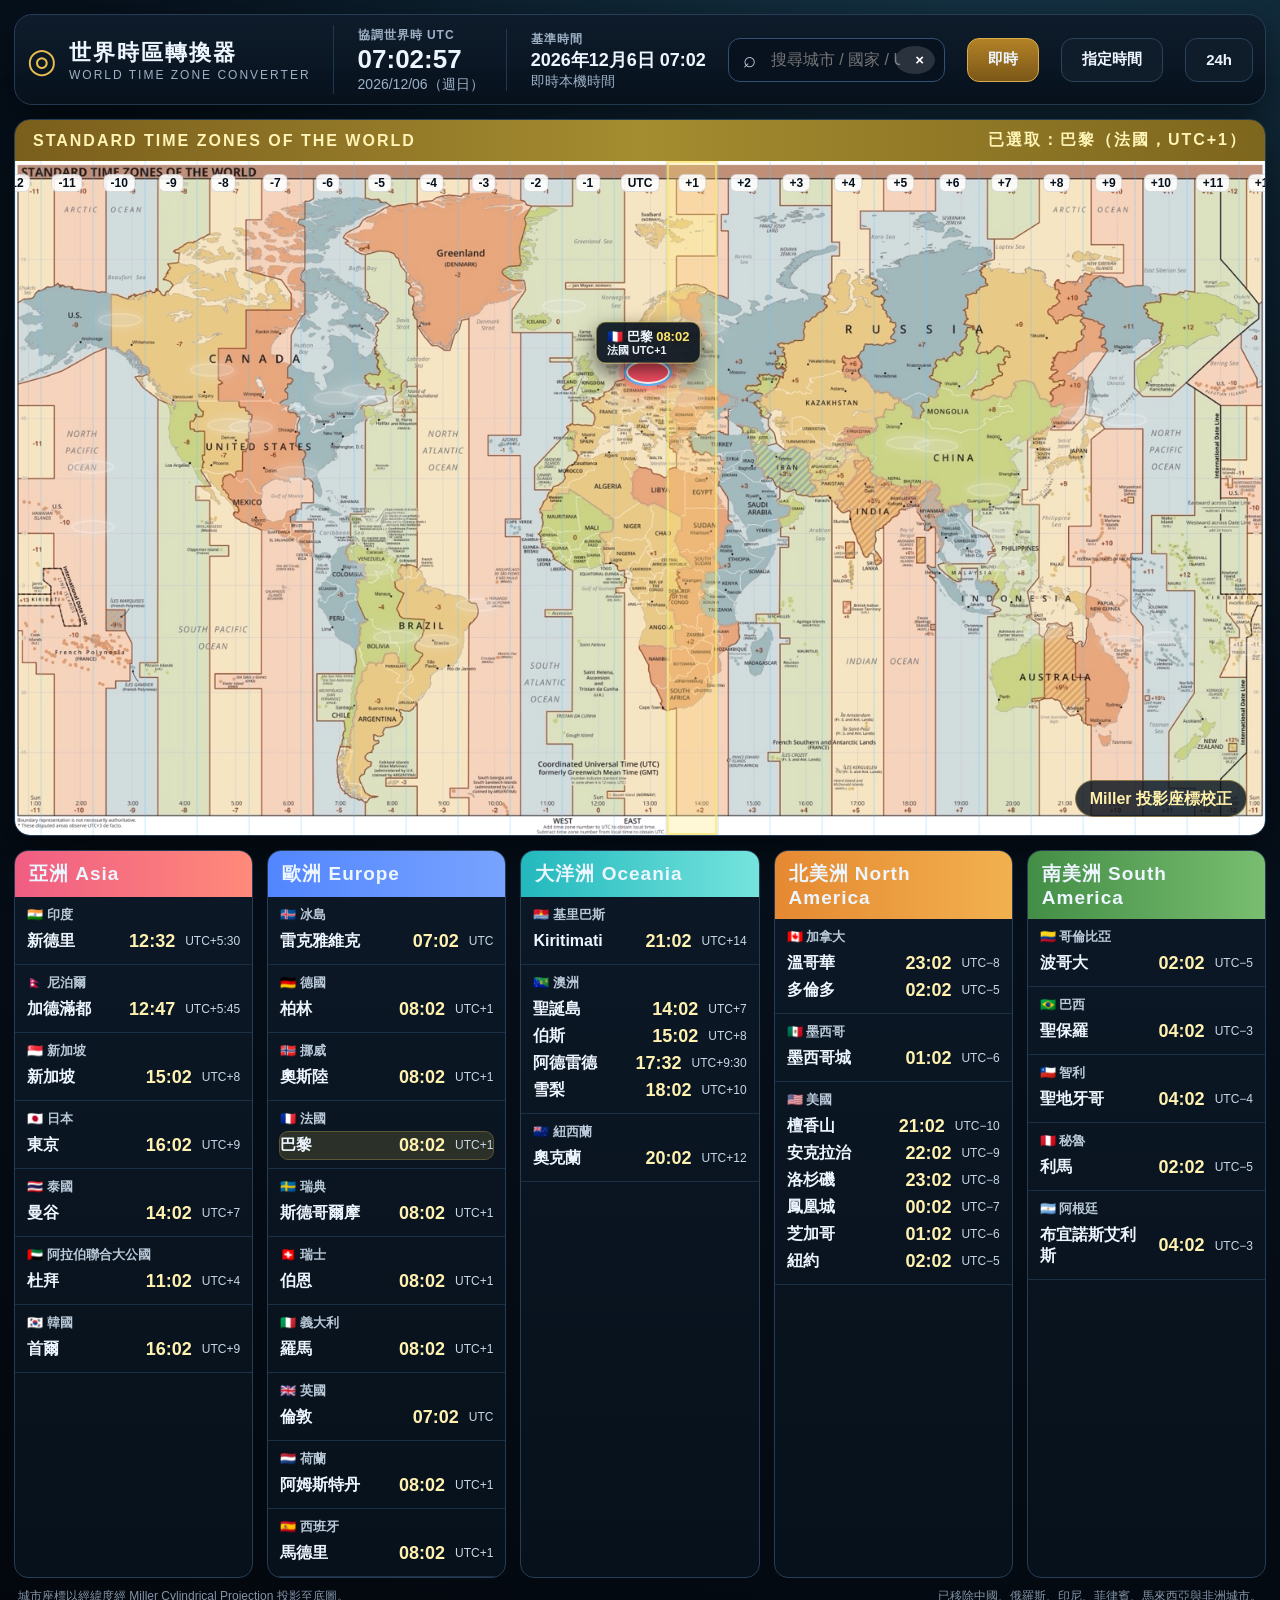
==== commit 2c567edd: "Add files via upload" ====
--- a/index.html
+++ b/index.html
@@ -1,1135 +1,75 @@
 <!doctype html>
-<!-- Time Zone Converter v6 stable build: based on prior working mechanism, single-file upload. -->
 <html lang="zh-Hant">
 <head>
-  <meta charset="utf-8" />
-  <meta name="viewport" content="width=device-width,initial-scale=1" />
-  <meta name="description" content="互動式世界時區轉換器：搜尋城市會自動在地圖上高亮，點選 UTC 時區可查看主要城市時間。" />
-  <title>世界時區轉換器｜Professional Fixed</title>
-  <style>
-:root {
-  --bg: #050b12;
-  --panel: rgba(10, 22, 36, .88);
-  --panel-2: rgba(12, 27, 44, .94);
-  --line: rgba(142, 178, 213, .22);
-  --line-strong: rgba(206, 228, 255, .42);
-  --text: #eef7ff;
-  --muted: #9fb2c8;
-  --gold: #ffd56f;
-  --gold-2: #fff1b1;
-  --cyan: #78eaff;
-  --danger: #ff7a8a;
-  --shadow: 0 18px 48px rgba(0, 0, 0, .34);
-  font-family: Inter, ui-sans-serif, system-ui, -apple-system, BlinkMacSystemFont, "Segoe UI", "Noto Sans TC", "PingFang TC", "Microsoft JhengHei", sans-serif;
-}
-
-* { box-sizing: border-box; }
-html { color-scheme: dark; }
-body {
-  margin: 0;
-  min-height: 100vh;
-  color: var(--text);
-  background:
-    radial-gradient(circle at 8% 0%, rgba(59, 133, 255, .22), transparent 34%),
-    radial-gradient(circle at 92% 4%, rgba(113, 226, 255, .15), transparent 27%),
-    linear-gradient(180deg, #071526 0%, var(--bg) 58%, #03070c 100%);
-}
-button, input { font: inherit; }
-button { color: inherit; }
-
-.app-shell {
-  width: min(1840px, calc(100% - 24px));
-  margin: 0 auto;
-  padding: 12px 0 18px;
-}
-
-.topbar {
-  display: grid;
-  grid-template-columns: minmax(230px, 300px) minmax(180px, 230px) minmax(220px, 280px) minmax(280px, 1fr) auto;
-  gap: 12px;
-  align-items: center;
-  padding: 12px 14px;
-  border: 1px solid var(--line);
-  border-radius: 20px;
-  background: rgba(7, 18, 31, .74);
-  box-shadow: var(--shadow);
-  backdrop-filter: blur(16px);
-}
-
-.brand-mini {
-  display: flex;
-  align-items: center;
-  gap: 11px;
-  min-width: 0;
-}
-.brand-icon {
-  width: 38px;
-  height: 38px;
-  display: grid;
-  place-items: center;
-  border-radius: 999px;
-  color: #07101b;
-  background: linear-gradient(180deg, #ffe99b, #f6b833);
-  font-size: 28px;
-  font-weight: 950;
-  box-shadow: 0 0 20px rgba(255, 213, 111, .2);
-}
-h1 {
-  margin: 0;
-  color: #fff7d0;
-  font-size: clamp(20px, 1.6vw, 28px);
-  letter-spacing: .08em;
-  line-height: 1.05;
-}
-.brand-mini p {
-  margin: 3px 0 0;
-  color: var(--muted);
-  font-size: 11px;
-  letter-spacing: .14em;
-  white-space: nowrap;
-}
-
-.top-clock,
-.base-field {
-  min-height: 58px;
-  border-left: 1px solid rgba(255,255,255,.08);
-  padding-left: 14px;
-}
-.top-clock span,
-.base-field span {
-  display: block;
-  margin-bottom: 3px;
-  color: var(--muted);
-  font-size: 12px;
-  font-weight: 900;
-  letter-spacing: .08em;
-}
-.top-clock strong {
-  display: block;
-  color: #fff;
-  font-size: clamp(24px, 2.2vw, 34px);
-  line-height: 1;
-  font-variant-numeric: tabular-nums;
-}
-.top-clock small {
-  color: #c6d4e4;
-  font-size: 14px;
-}
-.base-field input,
-.search-box input {
-  width: 100%;
-  min-height: 44px;
-  border: 1px solid var(--line);
-  border-radius: 13px;
-  color: var(--text);
-  background: rgba(7, 17, 29, .7);
-  outline: none;
-}
-.base-field input {
-  padding: 7px 10px;
-  font-weight: 900;
-}
-.search-box {
-  display: grid;
-  grid-template-columns: auto 1fr auto;
-  align-items: center;
-  gap: 8px;
-  min-height: 48px;
-  padding: 0 12px;
-  border: 1px solid rgba(77, 163, 255, .38);
-  border-radius: 13px;
-  background: rgba(8, 18, 32, .72);
-  box-shadow: inset 0 0 0 1px rgba(255,255,255,.03);
-}
-.search-box span { color: #dcefff; font-size: 22px; }
-.search-box input {
-  min-height: 42px;
-  border: 0;
-  padding: 0;
-  background: transparent;
-  font-weight: 850;
-}
-.search-box button {
-  width: 24px;
-  height: 24px;
-  border: 0;
-  border-radius: 999px;
-  color: #07101b;
-  background: rgba(255,255,255,.55);
-  cursor: pointer;
-  font-size: 18px;
-  line-height: 1;
-}
-.button-group {
-  display: flex;
-  gap: 8px;
-  justify-content: flex-end;
-}
-.btn {
-  min-height: 44px;
-  padding: 8px 14px;
-  border: 1px solid var(--line);
-  border-radius: 13px;
-  background: rgba(16, 32, 51, .9);
-  font-weight: 950;
-  white-space: nowrap;
-  cursor: pointer;
-}
-.btn.active {
-  color: #1f1500;
-  border-color: rgba(255, 229, 132, .78);
-  background: linear-gradient(180deg, #ffe69a, #bf8125);
-}
-.btn.ghost { color: #dcefff; background: rgba(13, 27, 43, .65); }
-
-.map-panel {
-  margin-top: 12px;
-  border: 1px solid var(--line);
-  border-radius: 18px;
-  overflow: hidden;
-  background: var(--panel);
-  box-shadow: var(--shadow);
-}
-.map-wrap {
-  position: relative;
-  overflow: hidden;
-  background: #071522;
-  isolation: isolate;
-}
-.reference-map {
-  display: block;
-  width: 100%;
-  height: auto;
-  user-select: none;
-  filter: contrast(1.08) saturate(1.05) brightness(.72);
-}
-.map-wrap::after {
-  content: "";
-  position: absolute;
-  inset: 0;
-  pointer-events: none;
-  background:
-    linear-gradient(180deg, rgba(6, 17, 29, .24), rgba(6, 17, 29, .04) 42%, rgba(6,17,29,.18)),
-    radial-gradient(circle at 50% 45%, transparent 35%, rgba(1, 8, 15, .18) 100%);
-  mix-blend-mode: multiply;
-  z-index: 2;
-}
-.world-map.zone-overlay {
-  position: absolute;
-  inset: 0;
-  z-index: 3;
-  display: block;
-  width: 100%;
-  height: 100%;
-  pointer-events: auto;
-}
-.zone-band {
-  cursor: pointer;
-  fill: #ffd56f;
-  transition: opacity .18s ease, filter .18s ease;
-  pointer-events: auto;
-}
-.zone-band:hover {
-  opacity: .18 !important;
-  filter: url(#zoneGlow);
-}
-.zone-band.active {
-  fill: url(#selectedZoneGradient);
-  opacity: .36 !important;
-  filter: url(#zoneGlow);
-}
-.zone-label {
-  pointer-events: none;
-  fill: #eaf5ff;
-  stroke: rgba(2, 8, 15, .78);
-  stroke-width: 4px;
-  paint-order: stroke fill;
-  font: 900 14px ui-monospace, SFMono-Regular, Menlo, Consolas, monospace;
-  opacity: .88;
-}
-.map-title-ribbon {
-  position: absolute;
-  left: 0;
-  right: 0;
-  top: 0;
-  z-index: 8;
-  display: flex;
-  align-items: center;
-  justify-content: space-between;
-  gap: 12px;
-  min-height: 32px;
-  padding: 6px 16px;
-  color: #fff7c8;
-  background: linear-gradient(90deg, rgba(114, 92, 22, .92), rgba(166, 139, 42, .86));
-  border-bottom: 1px solid rgba(255, 238, 166, .22);
-  font-family: Georgia, "Times New Roman", serif;
-  font-weight: 950;
-  letter-spacing: .055em;
-  pointer-events: none;
-}
-.map-title-ribbon small {
-  color: rgba(255, 249, 218, .82);
-  font: 900 12px ui-sans-serif, system-ui;
-  text-transform: uppercase;
-  letter-spacing: .12em;
-}
-.city-layer {
-  position: absolute;
-  inset: 0;
-  z-index: 9;
-  pointer-events: none;
-}
-.city {
-  position: absolute;
-  display: flex;
-  align-items: center;
-  gap: 6px;
-  transform: translate(-50%, -50%);
-  border: 0;
-  padding: 0;
-  background: transparent;
-  color: #fff;
-  cursor: pointer;
-  pointer-events: auto;
-  opacity: .74;
-  transition: opacity .18s ease, transform .18s ease, filter .18s ease;
-}
-.city.hidden { display: none; }
-.city.dim { opacity: .16; filter: grayscale(.8); }
-.city:hover,
-.city.zone-active,
-.city.search-active { opacity: 1; transform: translate(-50%, -50%) scale(1.08); }
-.city .dot {
-  width: 10px;
-  height: 10px;
-  flex: 0 0 auto;
-  border-radius: 999px;
-  border: 2px solid #fff9de;
-  background: #ffd56f;
-  box-shadow: 0 0 0 3px rgba(0,0,0,.25), 0 0 15px rgba(255, 213, 111, .68);
-}
-.city.home .dot { background: #ff6076; box-shadow: 0 0 0 4px rgba(255,96,118,.2), 0 0 16px rgba(255,96,118,.8); }
-.city.zone-active .dot,
-.city.search-active .dot {
-  width: 18px;
-  height: 18px;
-  background: #ffdb5f;
-  box-shadow: 0 0 0 7px rgba(255, 217, 95, .22), 0 0 26px rgba(255, 212, 63, .98);
-}
-.city-label {
-  display: grid;
-  grid-template-columns: auto auto;
-  gap: 4px 8px;
-  align-items: baseline;
-  min-width: 78px;
-  padding: 6px 9px;
-  border: 1px solid rgba(255,255,255,.36);
-  border-radius: 10px;
-  background: rgba(5, 14, 24, .82);
-  color: #fff;
-  box-shadow: 0 10px 22px rgba(0,0,0,.32);
-  opacity: 0;
-  transform: translateY(2px) scale(.96);
-  transition: opacity .16s ease, transform .16s ease;
-  white-space: nowrap;
-  text-align: left;
-}
-.city-label strong { font-size: 12px; line-height: 1.1; }
-.city-label small { color: var(--gold-2); font-size: 11px; font-weight: 900; }
-.city:hover .city-label,
-.city.zone-active .city-label,
-.city.search-active .city-label,
-.city.home .city-label {
-  opacity: 1;
-  transform: translateY(0) scale(1);
-}
-.city.search-active .city-label {
-  color: #1e1600;
-  background: linear-gradient(180deg, #fff5bf, #ffc94f);
-  border-color: #fffbe6;
-}
-.city.search-active .city-label small { color: #473500; }
-.map-hint {
-  position: absolute;
-  right: 16px;
-  bottom: 14px;
-  z-index: 10;
-  padding: 8px 12px;
-  border: 1px solid rgba(255, 213, 111, .22);
-  border-radius: 999px;
-  background: rgba(5, 14, 24, .72);
-  color: var(--gold-2);
-  font-size: 12px;
-  font-weight: 900;
-  backdrop-filter: blur(10px);
-}
-
-.continent-grid {
-  display: grid;
-  grid-template-columns: repeat(5, minmax(230px, 1fr));
-  gap: 12px;
-  margin-top: 12px;
-}
-.continent-card,
-.empty-card {
-  overflow: hidden;
-  border: 1px solid var(--line);
-  border-radius: 16px;
-  background: var(--panel);
-  box-shadow: var(--shadow);
-  backdrop-filter: blur(12px);
-}
-.continent-card h2 {
-  margin: 0;
-  padding: 12px 14px;
-  color: #06101a;
-  background: linear-gradient(90deg, var(--card-a), var(--card-b));
-  font-size: 19px;
-  line-height: 1;
-}
-.continent-card h2 small {
-  margin-left: 6px;
-  font-size: 12px;
-  text-transform: uppercase;
-  letter-spacing: .14em;
-  opacity: .75;
-}
-.country-grid {
-  display: grid;
-  grid-template-columns: 1fr;
-  gap: 8px;
-  padding: 10px;
-}
-.country-box {
-  overflow: hidden;
-  border: 1px solid rgba(255,255,255,.09);
-  border-radius: 12px;
-  background: rgba(255,255,255,.035);
-}
-.country-box h3 {
-  margin: 0;
-  padding: 8px 10px;
-  color: #dbeaff;
-  background: rgba(255,255,255,.035);
-  font-size: 14px;
-  line-height: 1;
-}
-.country-box h3 small {
-  margin-left: 4px;
-  color: #8fb1d0;
-  font-size: 10px;
-  font-weight: 800;
-}
-.city-list { display: grid; }
-.city-row {
-  display: grid;
-  grid-template-columns: minmax(70px, 1fr) auto minmax(76px, auto);
-  gap: 8px;
-  align-items: center;
-  width: 100%;
-  border: 0;
-  border-top: 1px solid rgba(255,255,255,.065);
-  padding: 7px 10px;
-  background: transparent;
-  text-align: left;
-  cursor: pointer;
-  transition: background .16s ease, opacity .16s ease;
-}
-.city-row:hover { background: rgba(255,255,255,.055); }
-.city-row.zone-row { background: rgba(255, 213, 111, .10); }
-.city-row.search-row { background: rgba(255, 213, 111, .18); }
-.city-row.dim-row { opacity: .42; }
-.row-city { color: #eef7ff; font-size: 14px; font-weight: 900; }
-.row-time {
-  color: #fff6cb;
-  font-size: 15px;
-  font-weight: 950;
-  font-variant-numeric: tabular-nums;
-  white-space: nowrap;
-}
-.row-utc {
-  color: #cbdcee;
-  font-family: ui-monospace, SFMono-Regular, Menlo, Consolas, monospace;
-  font-size: 12px;
-  white-space: nowrap;
-  text-align: right;
-}
-.row-utc small {
-  display: block;
-  color: #9fb2c8;
-  font-size: 11px;
-}
-.day-diff {
-  margin-left: 4px;
-  color: var(--danger);
-  font-size: 11px;
-  font-weight: 950;
-}
-.empty-card { padding: 28px; }
-.empty-card h2 { margin: 0 0 8px; }
-.empty-card p { margin: 0; color: var(--muted); }
-.status-bar {
-  display: flex;
-  justify-content: space-between;
-  gap: 12px;
-  margin-top: 10px;
-  color: #97aabc;
-  font-size: 12px;
-}
-
-@media (max-width: 1440px) {
-  .topbar { grid-template-columns: 1fr 210px 260px; }
-  .search-box { grid-column: span 2; }
-  .button-group { justify-content: flex-start; }
-  .continent-grid { grid-template-columns: repeat(3, minmax(240px, 1fr)); }
-}
-@media (max-width: 960px) {
-  .app-shell { width: min(100% - 14px, 1840px); }
-  .topbar { grid-template-columns: 1fr; }
-  .top-clock, .base-field { border-left: 0; padding-left: 0; }
-  .search-box { grid-column: auto; }
-  .button-group { flex-wrap: wrap; }
-  .btn { flex: 1 1 110px; }
-  .continent-grid { grid-template-columns: repeat(2, minmax(220px, 1fr)); }
-  .map-title-ribbon small, .map-hint { display: none; }
-  .city:not(.zone-active):not(.search-active):not(.home) .city-label { display: none; }
-}
-@media (max-width: 640px) {
-  .continent-grid { grid-template-columns: 1fr; }
-  .city-label { display: none; }
-  .city.search-active .city-label,
-  .city.zone-active .city-label { display: grid; }
-  .status-bar { display: grid; }
-}
-
-  </style>
+<meta charset="utf-8">
+<meta name="viewport" content="width=device-width,initial-scale=1">
+<title>世界時區轉換器｜Miller 校正版</title>
+<style>
+:root{--bg:#06111d;--panel:#0b1724;--panel2:#101f30;--line:#263d55;--text:#edf5ff;--muted:#9db0c5;--gold:#e7bd4f;--cyan:#79e8ff;--red:#ff5d6c;--green:#9be576}
+*{box-sizing:border-box} body{margin:0;background:radial-gradient(circle at 80% -10%,#17384a 0,#06111d 45%,#03070d 100%);color:var(--text);font-family:-apple-system,BlinkMacSystemFont,"Segoe UI","Noto Sans TC",sans-serif}
+.app{max-width:1800px;margin:auto;padding:14px}
+.top{display:grid;grid-template-columns:auto auto auto 1fr auto auto auto;gap:22px;align-items:center;padding:10px 12px;border:1px solid var(--line);border-radius:18px;background:linear-gradient(180deg,#0e1c2b,#08121e);box-shadow:0 14px 40px #0008}
+.brand{display:flex;gap:12px;align-items:center;min-width:270px} .logo{font-size:34px;color:var(--gold)} .brand h1{font-size:22px;margin:0;letter-spacing:2px} .brand small{display:block;color:var(--muted);letter-spacing:2px;font-size:12px}
+.stat{border-left:1px solid #20384f;padding-left:24px;min-width:150px} .stat label{font-size:12px;color:var(--muted);font-weight:800;letter-spacing:1px} .stat strong{display:block;font-size:26px;font-variant-numeric:tabular-nums} .stat span{color:var(--muted);font-size:14px}
+.search{position:relative} .search input{width:100%;height:44px;border-radius:12px;border:1px solid #315175;background:#08121f;color:var(--text);font-size:16px;padding:0 44px 0 42px;outline:none} .search:before{content:'⌕';position:absolute;left:15px;top:9px;color:#b8cbe0;font-size:22px} .clear{position:absolute;right:10px;top:8px;width:28px;height:28px;border-radius:50%;border:0;background:#ffffff22;color:#fff;font-weight:900;cursor:pointer}
+button{height:44px;border-radius:12px;border:1px solid #29435d;background:#0f1c2a;color:var(--text);font-weight:900;font-size:15px;padding:0 20px;cursor:pointer} button.primary{background:linear-gradient(180deg,#b38226,#7b5718);border-color:#dbac4d} button.active{outline:2px solid #5fb8ff}
+.mapCard{margin-top:14px;border:1px solid var(--line);border-radius:16px;overflow:hidden;background:#091522;box-shadow:0 18px 55px #0009} .mapHead{display:flex;justify-content:space-between;align-items:center;padding:10px 18px;background:linear-gradient(90deg,#7a5e1c,#a48c30,#7d661d);color:#fff4b5;font-weight:900;letter-spacing:2px} .mapWrap{position:relative;background:#050b12;line-height:0} .mapImg{display:block;width:100%;height:auto;user-select:none;filter:saturate(1.08) contrast(1.03)}
+.overlay{position:absolute;inset:0;line-height:1} .zone{position:absolute;top:0;bottom:0;border-left:1px solid #5fc4ff33;border-right:1px solid #5fc4ff22;cursor:pointer;transition:.15s;background:transparent} .zone:hover{background:#ffe37a24} .zone.active{background:#ffe56b45;box-shadow:inset 0 0 0 2px #ffe56baa}
+.zoneLabel{position:absolute;top:2%;transform:translateX(-50%);font-size:12px;color:#06111d;background:#ffffffe0;border:1px solid #0002;border-radius:6px;padding:2px 6px;font-weight:900;pointer-events:none}
+.cityDot{position:absolute;transform:translate(-50%,-50%);width:14px;height:14px;border-radius:50%;background:#ffe66b;border:2px solid #fff;box-shadow:0 0 0 4px #ffe66b40,0 0 16px #ffe66b;cursor:pointer;z-index:5} .cityDot.dim{opacity:.28;filter:grayscale(1)} .cityDot.active{width:24px;height:24px;background:#ff5267;box-shadow:0 0 0 7px #ff526744,0 0 28px #ff5267;z-index:10}
+.cityTip{position:absolute;transform:translate(-50%,-120%);background:#08121eea;border:1px solid #ffe66b88;border-radius:10px;padding:7px 10px;white-space:nowrap;font-weight:900;font-size:13px;box-shadow:0 8px 20px #0009;z-index:11;pointer-events:none} .cityTip b{color:#ffe66b}
+.hint{position:absolute;right:18px;bottom:18px;background:#07111ccf;border:1px solid #e7bd4f77;border-radius:999px;color:#fff0aa;font-weight:900;padding:8px 14px;line-height:1.2}
+.panels{display:grid;grid-template-columns:repeat(5,1fr);gap:14px;margin-top:14px} .panel{border:1px solid var(--line);border-radius:14px;overflow:hidden;background:linear-gradient(180deg,#0c1826,#07111b)} .panel h2{margin:0;padding:10px 14px;font-size:19px;letter-spacing:1px} .panel.asia h2{background:linear-gradient(90deg,#f05d83,#ff8a7a)} .panel.europe h2{background:linear-gradient(90deg,#5286ff,#78a3ff)} .panel.oceania h2{background:linear-gradient(90deg,#22b8bd,#75e4dd)} .panel.na h2{background:linear-gradient(90deg,#e58932,#f2b14e)} .panel.sa h2{background:linear-gradient(90deg,#438e46,#79be70)}
+.country{padding:9px 12px;border-bottom:1px solid #1c3045} .countryName{font-size:13px;color:#b9c8d7;font-weight:800;margin-bottom:4px} .row{display:grid;grid-template-columns:1fr auto auto;gap:10px;align-items:center;padding:3px 0;cursor:pointer;border-radius:8px} .row:hover{background:#ffffff0b} .row.active{background:#ffdf5a22;outline:1px solid #ffdf5a55} .row .city{font-weight:800} .time{font-size:18px;font-weight:900;color:#fff1b0;font-variant-numeric:tabular-nums} .utc{font-size:12px;color:#c8d8e8}
+.footer{display:flex;justify-content:space-between;color:#8394a8;font-size:12px;padding:10px 4px}
+@media (max-width:1200px){.top{grid-template-columns:1fr 1fr}.search{grid-column:1/-1}.panels{grid-template-columns:1fr 1fr}} @media (max-width:700px){.app{padding:8px}.top{grid-template-columns:1fr;gap:10px}.stat{border-left:0;padding-left:0}.panels{grid-template-columns:1fr}.mapHead{font-size:12px}.cityDot{width:12px;height:12px}}
+</style>
 </head>
 <body>
-  <div class="app-shell">
-    <header class="topbar" aria-label="世界時區轉換器控制列">
-      <div class="brand-mini">
-        <div class="brand-icon" aria-hidden="true">◎</div>
-        <div>
-          <h1>世界時區轉換器</h1>
-          <p>WORLD TIME ZONE CONVERTER</p>
-        </div>
-      </div>
-
-      <div class="top-clock" aria-label="協調世界時">
-        <span>協調世界時 UTC</span>
-        <strong id="utcNow">--:--:--</strong>
-        <small id="utcDate">----</small>
-      </div>
-
-      <label class="base-field">
-        <span>基準時間</span>
-        <input id="baseTime" type="datetime-local" />
-      </label>
-
-      <label class="search-box" aria-label="搜尋城市、國家或 UTC">
-        <span aria-hidden="true">⌕</span>
-        <input id="search" type="search" placeholder="搜尋城市 / 國家 / UTC，例如：巴黎" autocomplete="off" />
-        <button id="clearSearchBtn" type="button" aria-label="清除搜尋">×</button>
-      </label>
-
-      <div class="button-group" role="group" aria-label="時間模式">
-        <button id="liveBtn" class="btn active" type="button">即時</button>
-        <button id="convertBtn" class="btn" type="button">指定時間</button>
-        <button id="mode24" class="btn ghost" type="button">24h</button>
-      </div>
-    </header>
-
-    <section class="map-panel" aria-labelledby="mapTitle">
-      <div class="map-wrap atlas-map" id="mapWrap">
-        <div class="map-title-ribbon" aria-hidden="true">
-          <span id="mapTitle">STANDARD TIME ZONES OF THE WORLD</span>
-          <small id="selectionSummary">點選 UTC 色帶，或搜尋城市自動高亮</small>
-        </div>
-
-        <img
-          class="reference-map"
-          src="[data-uri]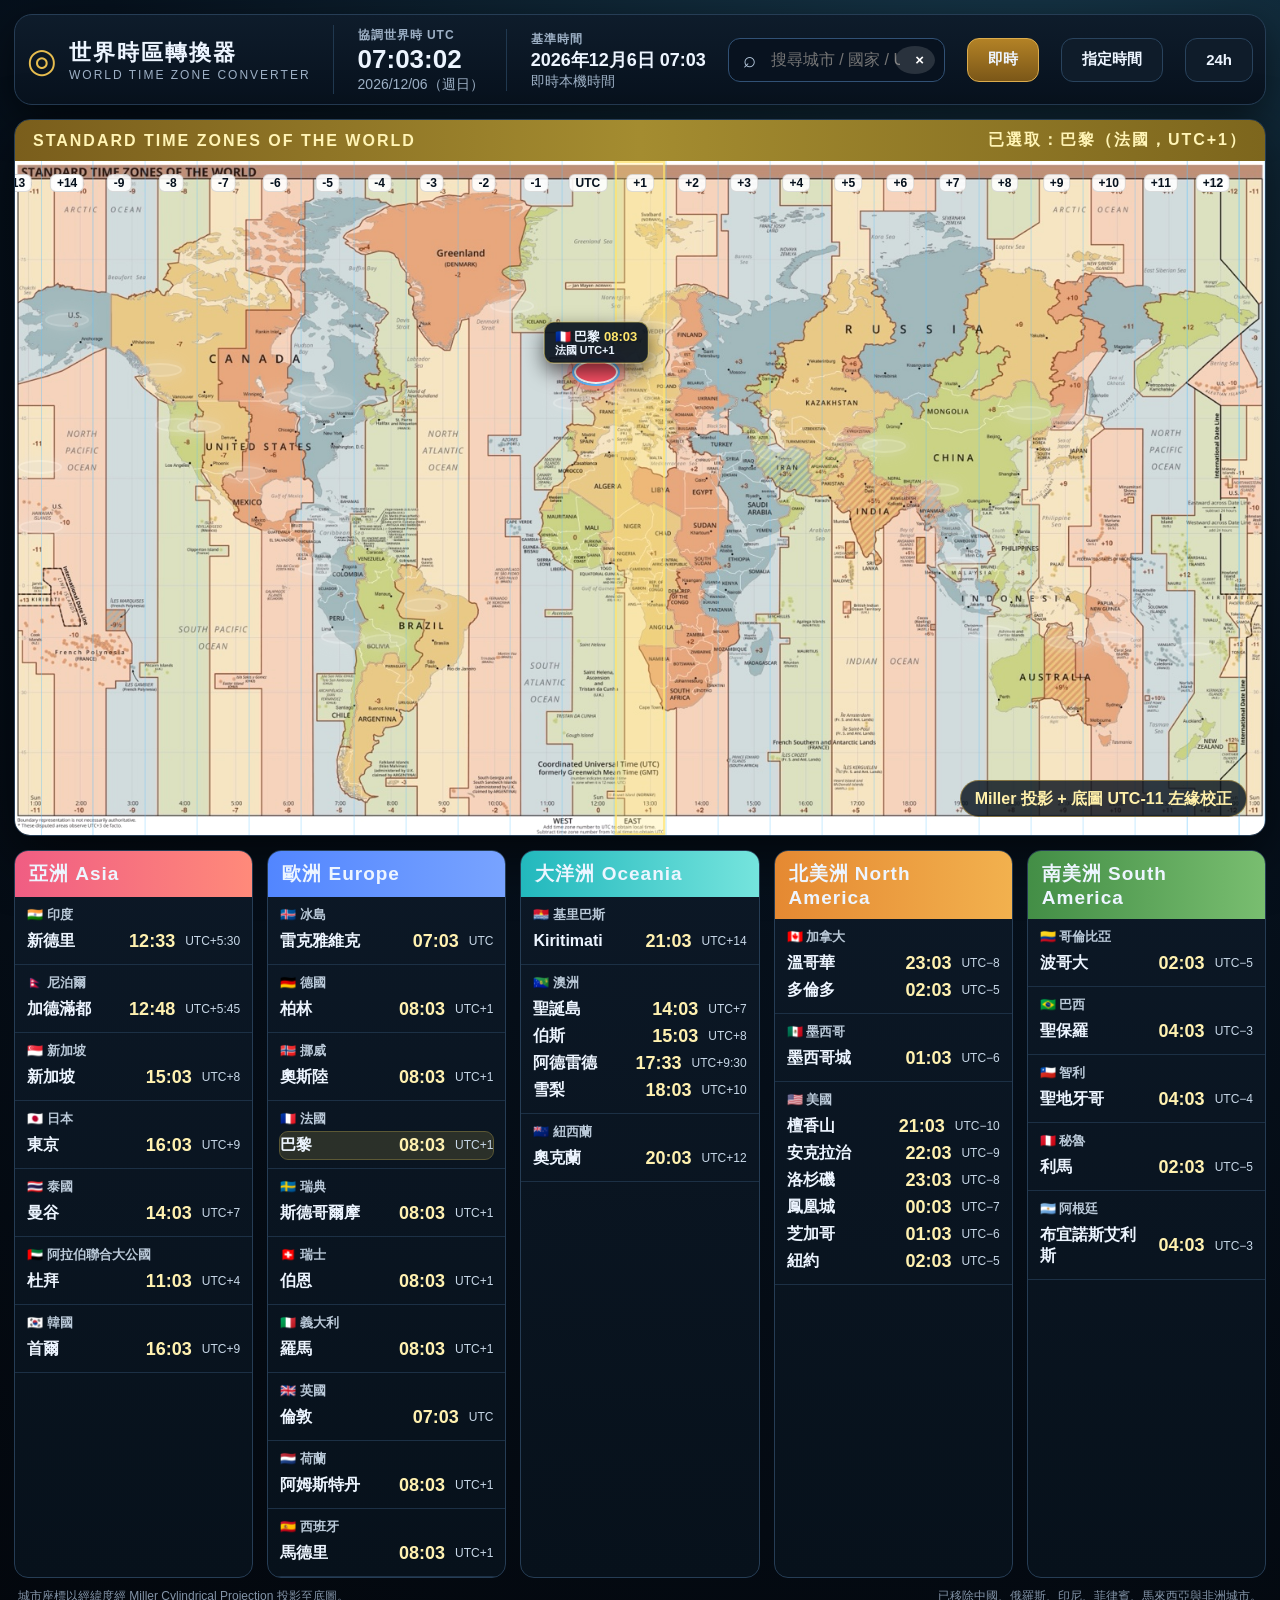
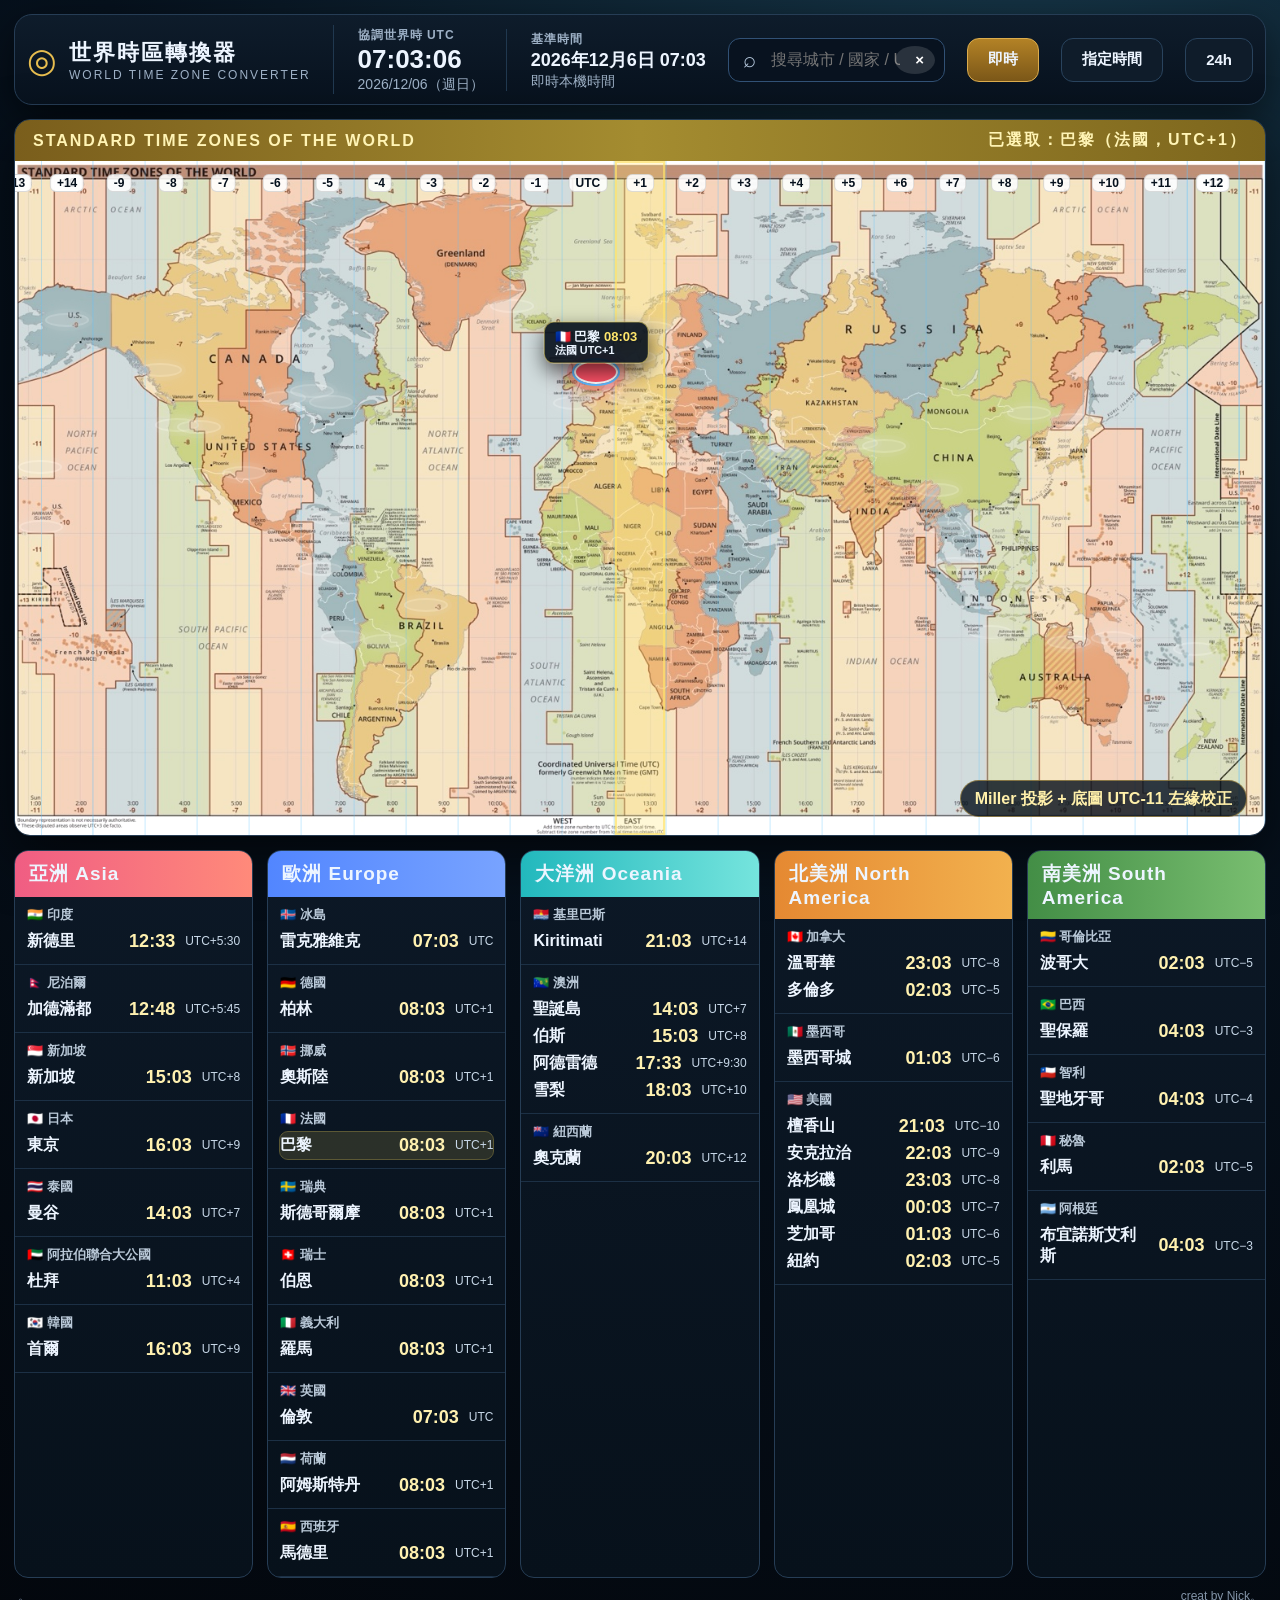
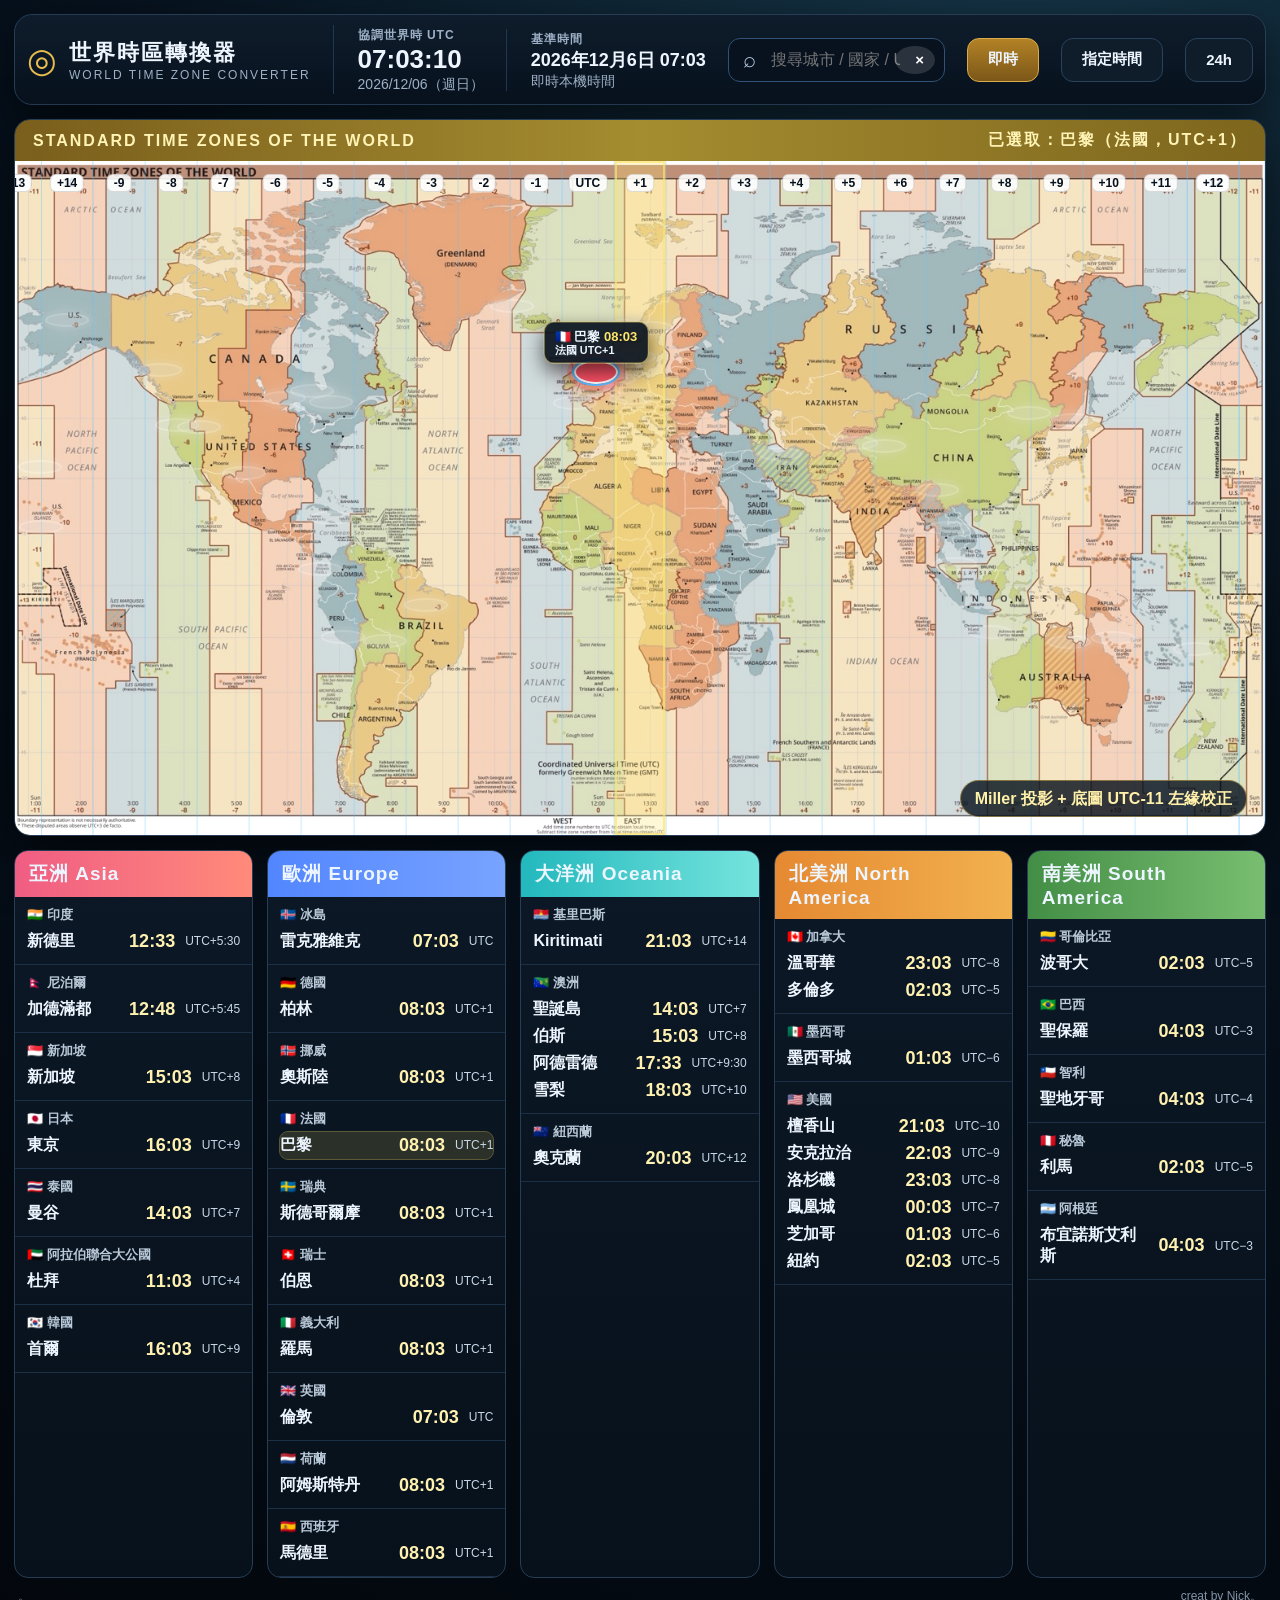
